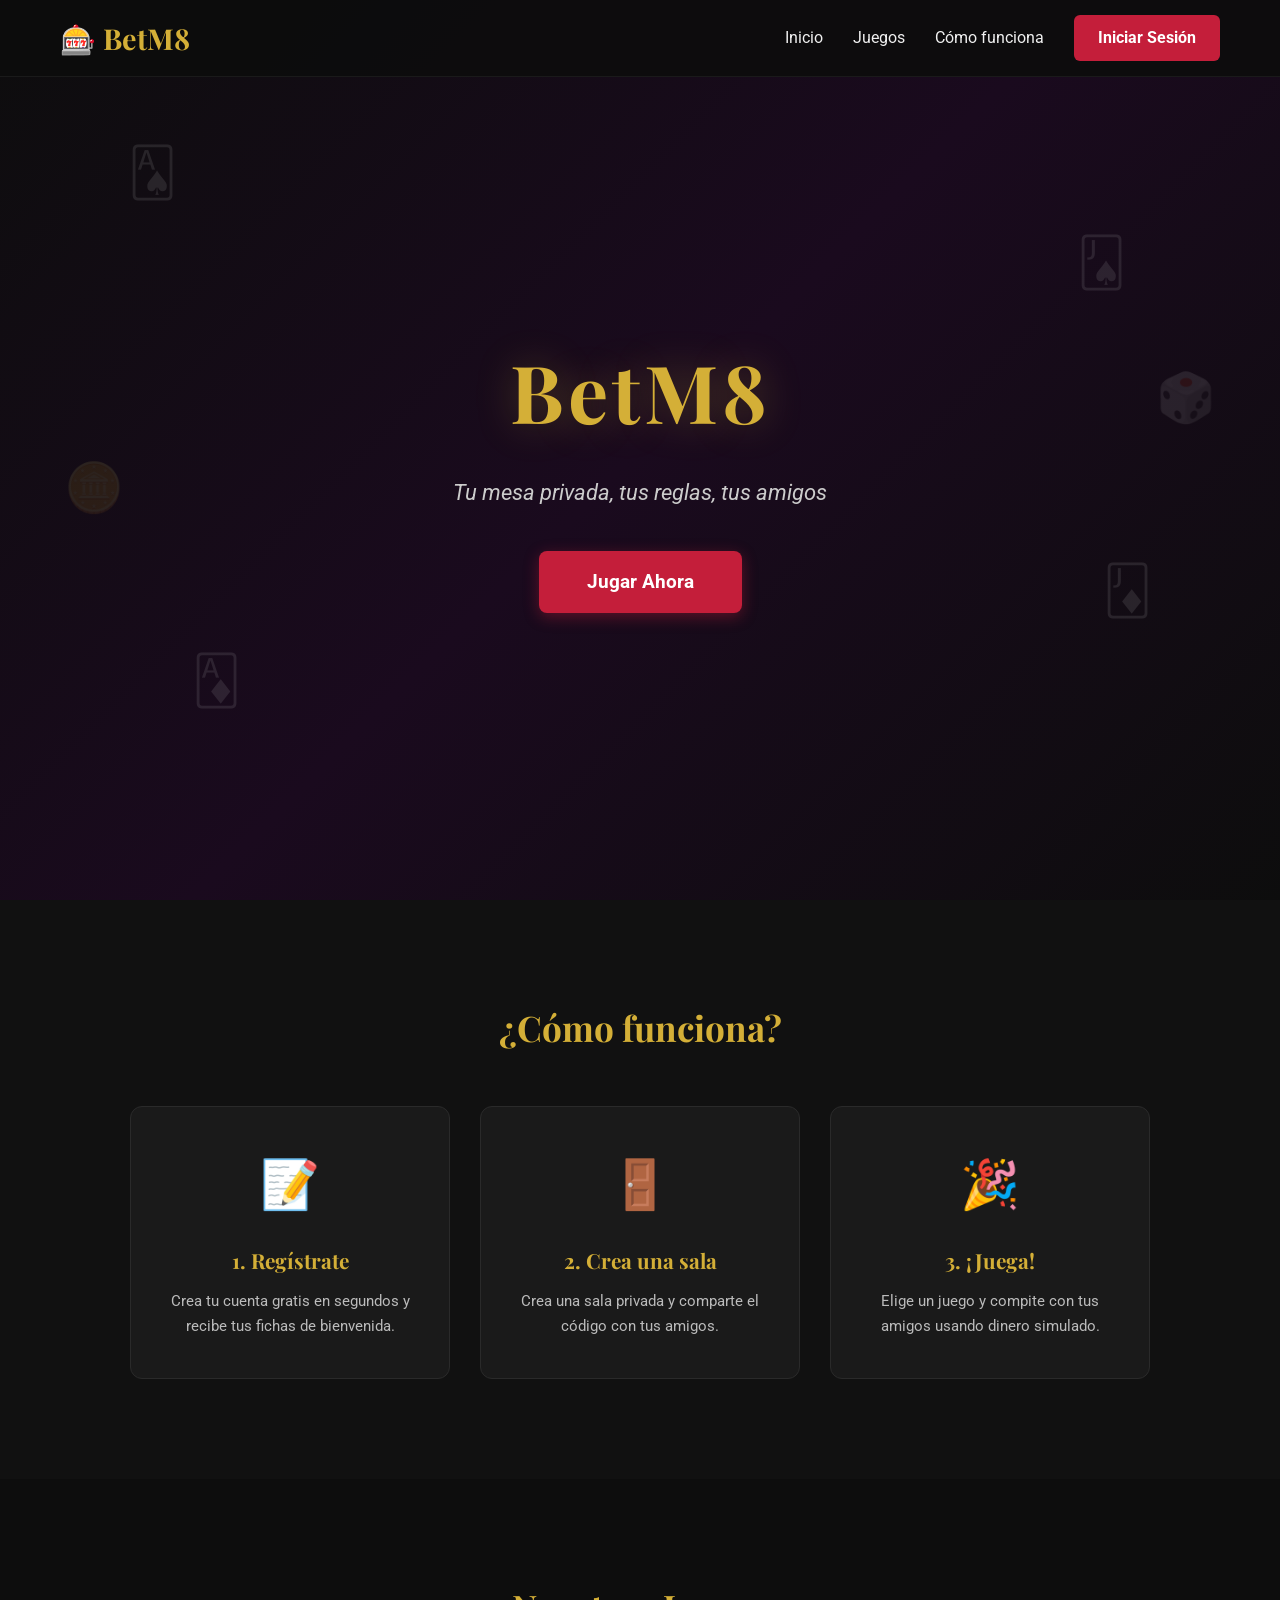
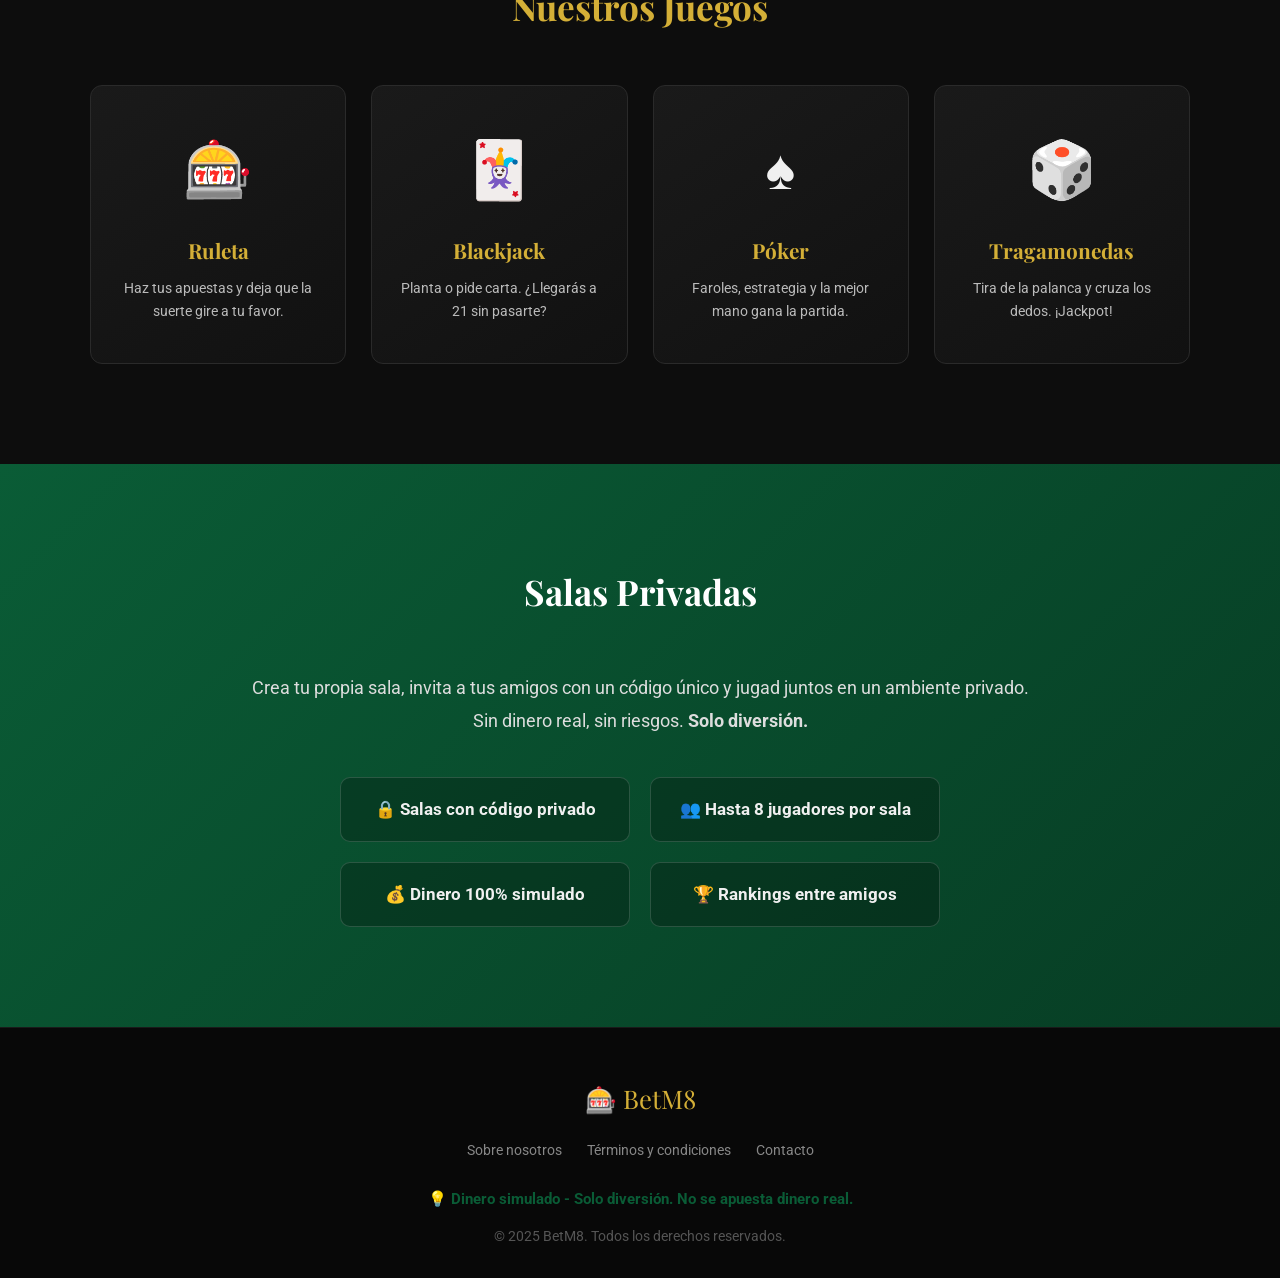
==== frontend/index.html @ a647ea36 "feat: landing page completa con navbar, hero, juegos y footer Co-Authored-By: Claude Opus 4.6 <norep" ====
<!DOCTYPE html>
<html lang="es">
<head>
    <meta charset="UTF-8">
    <meta name="viewport" content="width=device-width, initial-scale=1.0">
    <title>BetM8 - Casino Online con Amigos</title>
    <!-- Fuentes de Google: Playfair Display para titulos, Roboto para texto -->
    <link href="https://fonts.googleapis.com/css2?family=Playfair+Display:wght@700&family=Roboto:wght@400;700&display=swap" rel="stylesheet">
    <link rel="stylesheet" href="css/landing.css">
</head>
<body>

    <!-- ========== NAVBAR ========== -->
    <nav class="navbar" id="navbar">
        <div class="navbar-contenedor">
            <!-- Logo / nombre del casino -->
            <a href="#" class="navbar-logo">🎰 BetM8</a>

            <!-- Boton hamburguesa para movil -->
            <button class="navbar-hamburguesa" id="btn-hamburguesa" aria-label="Abrir menu">
                <span></span>
                <span></span>
                <span></span>
            </button>

            <!-- Enlaces de navegacion -->
            <div class="navbar-enlaces" id="navbar-enlaces">
                <a href="#inicio" class="navbar-link">Inicio</a>
                <a href="#juegos" class="navbar-link">Juegos</a>
                <a href="#como-funciona" class="navbar-link">Cómo funciona</a>
                <a href="pages/login.html" class="btn-iniciar-sesion">Iniciar Sesión</a>
            </div>
        </div>
    </nav>

    <!-- ========== HERO ========== -->
    <section class="hero" id="inicio">
        <!-- Elementos decorativos de fondo -->
        <div class="hero-decoracion">
            <span class="deco-carta deco-1">🂡</span>
            <span class="deco-carta deco-2">🂫</span>
            <span class="deco-carta deco-3">🃁</span>
            <span class="deco-carta deco-4">🃋</span>
            <span class="deco-ficha deco-5">🪙</span>
            <span class="deco-ficha deco-6">🎲</span>
        </div>

        <div class="hero-contenido">
            <h1 class="hero-titulo">BetM8</h1>
            <p class="hero-tagline">Tu mesa privada, tus reglas, tus amigos</p>
            <a href="pages/login.html" class="btn-cta">Jugar Ahora</a>
        </div>
    </section>

    <!-- ========== COMO FUNCIONA ========== -->
    <section class="como-funciona" id="como-funciona">
        <h2 class="seccion-titulo">¿Cómo funciona?</h2>

        <div class="pasos-contenedor">
            <!-- Paso 1 -->
            <div class="paso-tarjeta">
                <span class="paso-icono">📝</span>
                <h3 class="paso-titulo">1. Regístrate</h3>
                <p class="paso-descripcion">Crea tu cuenta gratis en segundos y recibe tus fichas de bienvenida.</p>
            </div>

            <!-- Paso 2 -->
            <div class="paso-tarjeta">
                <span class="paso-icono">🚪</span>
                <h3 class="paso-titulo">2. Crea una sala</h3>
                <p class="paso-descripcion">Crea una sala privada y comparte el código con tus amigos.</p>
            </div>

            <!-- Paso 3 -->
            <div class="paso-tarjeta">
                <span class="paso-icono">🎉</span>
                <h3 class="paso-titulo">3. ¡Juega!</h3>
                <p class="paso-descripcion">Elige un juego y compite con tus amigos usando dinero simulado.</p>
            </div>
        </div>
    </section>

    <!-- ========== NUESTROS JUEGOS ========== -->
    <section class="juegos" id="juegos">
        <h2 class="seccion-titulo">Nuestros Juegos</h2>

        <div class="juegos-contenedor">
            <!-- Card Ruleta -->
            <div class="juego-card">
                <span class="juego-icono">🎰</span>
                <h3 class="juego-nombre">Ruleta</h3>
                <p class="juego-descripcion">Haz tus apuestas y deja que la suerte gire a tu favor.</p>
            </div>

            <!-- Card Blackjack -->
            <div class="juego-card">
                <span class="juego-icono">🃏</span>
                <h3 class="juego-nombre">Blackjack</h3>
                <p class="juego-descripcion">Planta o pide carta. ¿Llegarás a 21 sin pasarte?</p>
            </div>

            <!-- Card Poker -->
            <div class="juego-card">
                <span class="juego-icono">♠️</span>
                <h3 class="juego-nombre">Póker</h3>
                <p class="juego-descripcion">Faroles, estrategia y la mejor mano gana la partida.</p>
            </div>

            <!-- Card Tragamonedas -->
            <div class="juego-card">
                <span class="juego-icono">🎲</span>
                <h3 class="juego-nombre">Tragamonedas</h3>
                <p class="juego-descripcion">Tira de la palanca y cruza los dedos. ¡Jackpot!</p>
            </div>
        </div>
    </section>

    <!-- ========== SALAS PRIVADAS ========== -->
    <section class="salas-privadas" id="salas-privadas">
        <div class="salas-contenido">
            <h2 class="seccion-titulo">Salas Privadas</h2>
            <p class="salas-texto">
                Crea tu propia sala, invita a tus amigos con un código único y jugad juntos
                en un ambiente privado. Sin dinero real, sin riesgos. <strong>Solo diversión.</strong>
            </p>
            <div class="salas-caracteristicas">
                <div class="salas-item">🔒 Salas con código privado</div>
                <div class="salas-item">👥 Hasta 8 jugadores por sala</div>
                <div class="salas-item">💰 Dinero 100% simulado</div>
                <div class="salas-item">🏆 Rankings entre amigos</div>
            </div>
        </div>
    </section>

    <!-- ========== FOOTER ========== -->
    <footer class="footer">
        <div class="footer-contenedor">
            <div class="footer-logo">🎰 BetM8</div>
            <div class="footer-enlaces">
                <a href="#">Sobre nosotros</a>
                <a href="#">Términos y condiciones</a>
                <a href="#">Contacto</a>
            </div>
            <p class="footer-disclaimer">💡 Dinero simulado - Solo diversión. No se apuesta dinero real.</p>
            <p class="footer-copyright">&copy; 2025 BetM8. Todos los derechos reservados.</p>
        </div>
    </footer>

    <script src="js/landing.js"></script>
</body>
</html>
---- frontend/css/landing.css ----
/* ========================================
   LANDING PAGE - BetM8 Casino Online
   Paleta: Negro, Verde #0a5c36, Dorado #d4af37, Rojo #c41e3a
   ======================================== */

/* ===== RESET Y ESTILOS GLOBALES ===== */
* {
    margin: 0;
    padding: 0;
    box-sizing: border-box;
}

html {
    scroll-behavior: smooth;
}

body {
    font-family: 'Roboto', Arial, sans-serif;
    background-color: #0d0d0d;
    color: #f0f0f0;
    line-height: 1.6;
}

/* Tipografia de titulos */
h1, h2, h3 {
    font-family: 'Playfair Display', Georgia, serif;
}

/* Titulo de cada seccion */
.seccion-titulo {
    text-align: center;
    font-size: 2.2rem;
    color: #d4af37;
    margin-bottom: 50px;
}

/* ===== NAVBAR ===== */
.navbar {
    position: fixed;
    top: 0;
    left: 0;
    width: 100%;
    background-color: rgba(13, 13, 13, 0.95);
    border-bottom: 1px solid #1a1a1a;
    z-index: 1000;
    padding: 15px 0;
    transition: background-color 0.3s;
}

.navbar-contenedor {
    max-width: 1200px;
    margin: 0 auto;
    padding: 0 20px;
    display: flex;
    justify-content: space-between;
    align-items: center;
}

.navbar-logo {
    font-family: 'Playfair Display', Georgia, serif;
    font-size: 1.8rem;
    color: #d4af37;
    text-decoration: none;
    font-weight: 700;
}

.navbar-enlaces {
    display: flex;
    align-items: center;
    gap: 30px;
}

.navbar-link {
    color: #f0f0f0;
    text-decoration: none;
    font-size: 1rem;
    transition: color 0.3s;
}

.navbar-link:hover {
    color: #d4af37;
}

/* Boton "Iniciar Sesion" en el navbar */
.btn-iniciar-sesion {
    background-color: #c41e3a;
    color: #fff;
    padding: 10px 24px;
    border-radius: 6px;
    text-decoration: none;
    font-weight: 700;
    transition: background-color 0.3s, transform 0.2s;
}

.btn-iniciar-sesion:hover {
    background-color: #a01830;
    transform: translateY(-2px);
}

/* Boton hamburguesa (oculto en escritorio) */
.navbar-hamburguesa {
    display: none;
    flex-direction: column;
    gap: 5px;
    background: none;
    border: none;
    cursor: pointer;
    padding: 5px;
}

.navbar-hamburguesa span {
    display: block;
    width: 28px;
    height: 3px;
    background-color: #d4af37;
    border-radius: 2px;
    transition: transform 0.3s, opacity 0.3s;
}

/* ===== HERO ===== */
.hero {
    position: relative;
    min-height: 100vh;
    display: flex;
    align-items: center;
    justify-content: center;
    text-align: center;
    background: linear-gradient(135deg, #0d0d0d 0%, #1a0a1e 50%, #0d0d0d 100%);
    overflow: hidden;
    padding: 100px 20px 60px;
}

/* Elementos decorativos flotantes */
.hero-decoracion {
    position: absolute;
    top: 0;
    left: 0;
    width: 100%;
    height: 100%;
    pointer-events: none;
}

.hero-decoracion span {
    position: absolute;
    font-size: 3rem;
    opacity: 0.1;
    animation: flotar 6s ease-in-out infinite;
}

.deco-1 { top: 15%; left: 10%; animation-delay: 0s; }
.deco-2 { top: 25%; right: 12%; animation-delay: 1s; }
.deco-3 { bottom: 20%; left: 15%; animation-delay: 2s; }
.deco-4 { bottom: 30%; right: 10%; animation-delay: 3s; }
.deco-5 { top: 50%; left: 5%; animation-delay: 1.5s; }
.deco-6 { top: 40%; right: 5%; animation-delay: 2.5s; }

/* Animacion de flotacion para los elementos decorativos */
@keyframes flotar {
    0%, 100% { transform: translateY(0); }
    50% { transform: translateY(-20px); }
}

.hero-contenido {
    position: relative;
    z-index: 1;
}

.hero-titulo {
    font-size: 5rem;
    color: #d4af37;
    margin-bottom: 20px;
    text-shadow: 0 0 40px rgba(212, 175, 55, 0.3);
    letter-spacing: 4px;
}

.hero-tagline {
    font-size: 1.4rem;
    color: #ccc;
    margin-bottom: 40px;
    font-style: italic;
}

/* Boton principal CTA */
.btn-cta {
    display: inline-block;
    background-color: #c41e3a;
    color: #fff;
    padding: 16px 48px;
    font-size: 1.2rem;
    font-weight: 700;
    border-radius: 8px;
    text-decoration: none;
    transition: background-color 0.3s, transform 0.2s, box-shadow 0.3s;
    box-shadow: 0 4px 15px rgba(196, 30, 58, 0.4);
}

.btn-cta:hover {
    background-color: #a01830;
    transform: translateY(-3px);
    box-shadow: 0 6px 25px rgba(196, 30, 58, 0.6);
}

/* ===== COMO FUNCIONA ===== */
.como-funciona {
    padding: 100px 20px;
    background-color: #111;
}

.pasos-contenedor {
    max-width: 1100px;
    margin: 0 auto;
    display: flex;
    gap: 30px;
    justify-content: center;
}

.paso-tarjeta {
    flex: 1;
    max-width: 320px;
    background-color: #1a1a1a;
    border: 1px solid #2a2a2a;
    border-radius: 12px;
    padding: 40px 30px;
    text-align: center;
    transition: transform 0.3s, border-color 0.3s;
}

.paso-tarjeta:hover {
    transform: translateY(-8px);
    border-color: #d4af37;
}

.paso-icono {
    font-size: 3rem;
    display: block;
    margin-bottom: 20px;
}

.paso-titulo {
    color: #d4af37;
    font-size: 1.3rem;
    margin-bottom: 12px;
}

.paso-descripcion {
    color: #bbb;
    font-size: 0.95rem;
}

/* ===== NUESTROS JUEGOS ===== */
.juegos {
    padding: 100px 20px;
    background-color: #0d0d0d;
}

.juegos-contenedor {
    max-width: 1100px;
    margin: 0 auto;
    display: grid;
    grid-template-columns: repeat(4, 1fr);
    gap: 25px;
}

.juego-card {
    background: linear-gradient(145deg, #1a1a1a, #111);
    border: 1px solid #2a2a2a;
    border-radius: 12px;
    padding: 40px 20px;
    text-align: center;
    transition: transform 0.3s, border-color 0.3s, box-shadow 0.3s;
    cursor: pointer;
}

.juego-card:hover {
    transform: translateY(-8px);
    border-color: #0a5c36;
    box-shadow: 0 8px 30px rgba(10, 92, 54, 0.3);
}

.juego-icono {
    font-size: 3.5rem;
    display: block;
    margin-bottom: 18px;
}

.juego-nombre {
    color: #d4af37;
    font-size: 1.3rem;
    margin-bottom: 10px;
}

.juego-descripcion {
    color: #bbb;
    font-size: 0.9rem;
}

/* ===== SALAS PRIVADAS ===== */
.salas-privadas {
    padding: 100px 20px;
    background: linear-gradient(135deg, #0a5c36 0%, #073d24 100%);
    text-align: center;
}

.salas-contenido {
    max-width: 800px;
    margin: 0 auto;
}

.salas-privadas .seccion-titulo {
    color: #fff;
}

.salas-texto {
    font-size: 1.15rem;
    color: #ddd;
    margin-bottom: 40px;
    line-height: 1.8;
}

.salas-caracteristicas {
    display: grid;
    grid-template-columns: repeat(2, 1fr);
    gap: 20px;
    max-width: 600px;
    margin: 0 auto;
}

.salas-item {
    background-color: rgba(0, 0, 0, 0.25);
    padding: 18px 20px;
    border-radius: 10px;
    font-size: 1.05rem;
    font-weight: 700;
    border: 1px solid rgba(255, 255, 255, 0.15);
    transition: transform 0.3s, background-color 0.3s;
}

.salas-item:hover {
    transform: translateY(-4px);
    background-color: rgba(0, 0, 0, 0.4);
}

/* ===== FOOTER ===== */
.footer {
    background-color: #080808;
    padding: 50px 20px 30px;
    text-align: center;
    border-top: 1px solid #1a1a1a;
}

.footer-contenedor {
    max-width: 800px;
    margin: 0 auto;
}

.footer-logo {
    font-family: 'Playfair Display', Georgia, serif;
    font-size: 1.6rem;
    color: #d4af37;
    margin-bottom: 20px;
}

.footer-enlaces {
    display: flex;
    justify-content: center;
    gap: 25px;
    margin-bottom: 25px;
}

.footer-enlaces a {
    color: #888;
    text-decoration: none;
    font-size: 0.9rem;
    transition: color 0.3s;
}

.footer-enlaces a:hover {
    color: #d4af37;
}

.footer-disclaimer {
    color: #0a5c36;
    font-weight: 700;
    font-size: 0.95rem;
    margin-bottom: 15px;
}

.footer-copyright {
    color: #555;
    font-size: 0.85rem;
}

/* ===== RESPONSIVE - TABLET ===== */
@media (max-width: 900px) {
    .juegos-contenedor {
        grid-template-columns: repeat(2, 1fr);
    }

    .hero-titulo {
        font-size: 3.5rem;
    }
}

/* ===== RESPONSIVE - MOVIL ===== */
@media (max-width: 600px) {
    /* Navbar movil */
    .navbar-hamburguesa {
        display: flex;
    }

    .navbar-enlaces {
        display: none;
        position: absolute;
        top: 100%;
        left: 0;
        width: 100%;
        background-color: rgba(13, 13, 13, 0.98);
        flex-direction: column;
        padding: 20px;
        gap: 15px;
        border-bottom: 1px solid #2a2a2a;
    }

    /* Clase que muestra el menu en movil */
    .navbar-enlaces.activo {
        display: flex;
    }

    /* Hero mas pequeno en movil */
    .hero-titulo {
        font-size: 2.8rem;
    }

    .hero-tagline {
        font-size: 1.1rem;
    }

    .btn-cta {
        padding: 14px 36px;
        font-size: 1rem;
    }

    /* Pasos en columna en movil */
    .pasos-contenedor {
        flex-direction: column;
        align-items: center;
    }

    .paso-tarjeta {
        max-width: 100%;
    }

    /* Juegos en una columna en movil */
    .juegos-contenedor {
        grid-template-columns: 1fr;
    }

    /* Salas en una columna en movil */
    .salas-caracteristicas {
        grid-template-columns: 1fr;
    }

    /* Footer enlaces en columna */
    .footer-enlaces {
        flex-direction: column;
        gap: 12px;
    }

    .seccion-titulo {
        font-size: 1.8rem;
    }
}
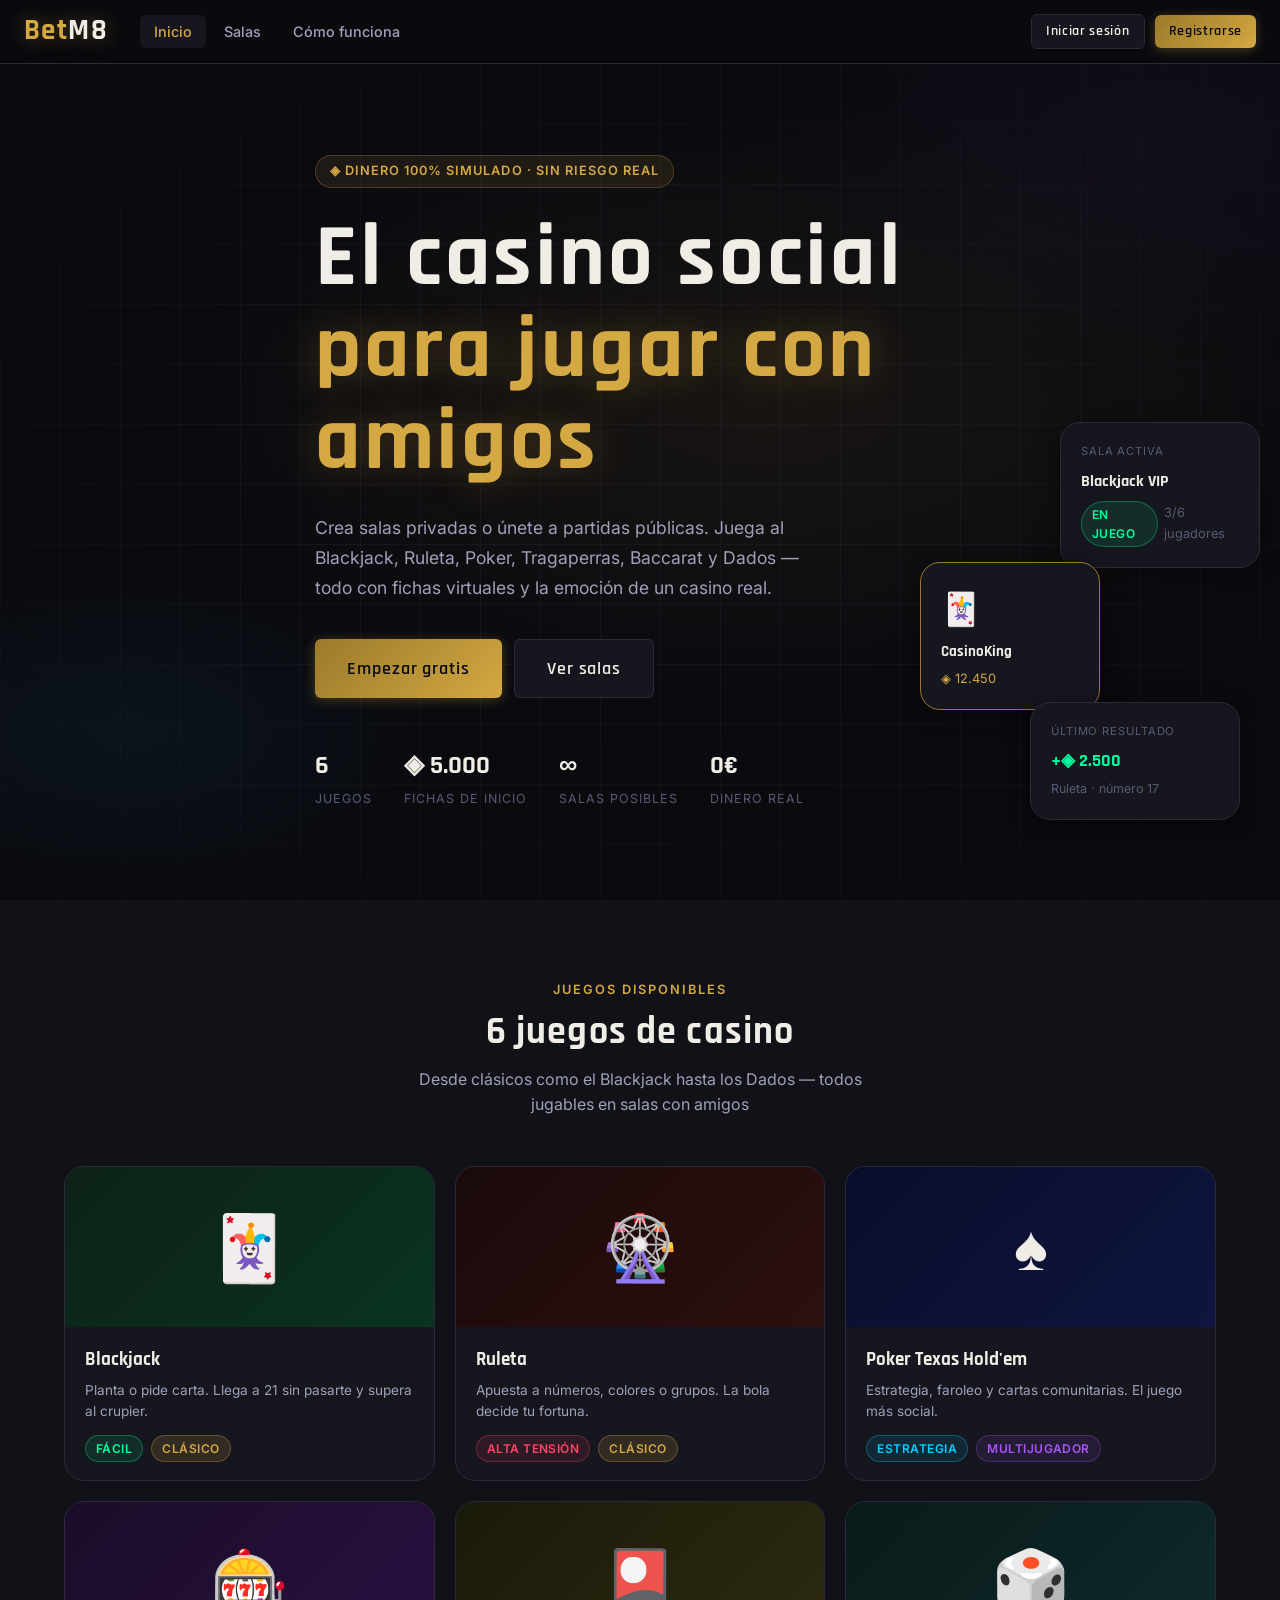
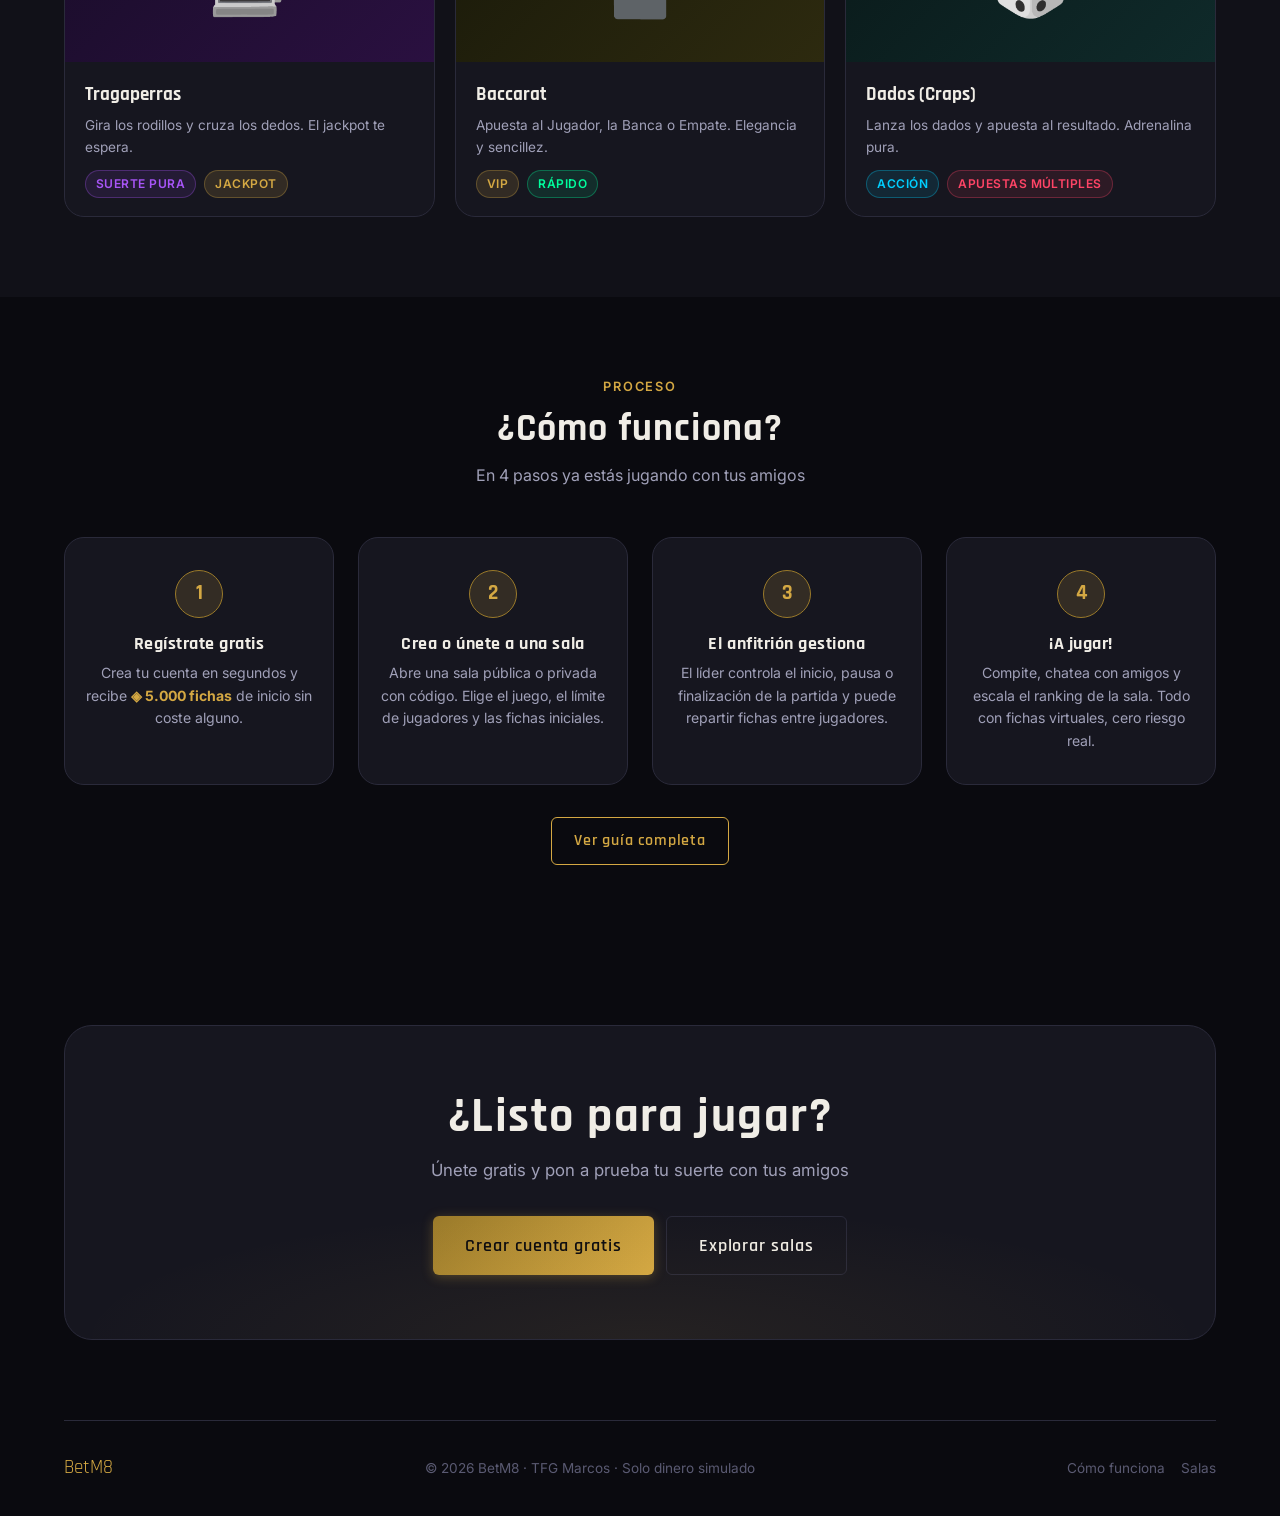
==== commit c647469f: "feat: landing page index.html con diseño BetM8 Co-Authored-By: Claude Opus 4.6 <noreply@anthropic.co" ====
--- a/frontend/index.html
+++ b/frontend/index.html
@@ -1,151 +1,444 @@
 <!DOCTYPE html>
 <html lang="es">
 <head>
-    <meta charset="UTF-8">
-    <meta name="viewport" content="width=device-width, initial-scale=1.0">
-    <title>BetM8 - Casino Online con Amigos</title>
-    <!-- Fuentes de Google: Playfair Display para titulos, Roboto para texto -->
-    <link href="https://fonts.googleapis.com/css2?family=Playfair+Display:wght@700&family=Roboto:wght@400;700&display=swap" rel="stylesheet">
-    <link rel="stylesheet" href="css/landing.css">
+  <meta charset="UTF-8">
+  <meta name="viewport" content="width=device-width, initial-scale=1.0">
+  <title>BetM8 — Casino Social Online</title>
+  <link rel="stylesheet" href="css/global.css">
+  <style>
+    /* ---- HERO ---- */
+    .hero {
+      min-height: calc(100vh - 64px);
+      display: flex;
+      align-items: center;
+      position: relative;
+      overflow: hidden;
+      padding: 80px 0;
+    }
+
+    .hero-bg {
+      position: absolute;
+      inset: 0;
+      background:
+        radial-gradient(ellipse 80% 60% at 60% 40%, rgba(212,168,67,0.07) 0%, transparent 60%),
+        radial-gradient(ellipse 50% 40% at 10% 80%, rgba(0,207,255,0.05) 0%, transparent 50%),
+        radial-gradient(ellipse 60% 50% at 90% 10%, rgba(168,85,247,0.05) 0%, transparent 50%);
+      pointer-events: none;
+    }
+
+    .hero-grid {
+      position: absolute;
+      inset: 0;
+      background-image:
+        linear-gradient(rgba(42,42,58,0.3) 1px, transparent 1px),
+        linear-gradient(90deg, rgba(42,42,58,0.3) 1px, transparent 1px);
+      background-size: 60px 60px;
+      pointer-events: none;
+      mask-image: radial-gradient(ellipse 80% 80% at 50% 50%, black 30%, transparent 100%);
+    }
+
+    .hero-content {
+      position: relative;
+      z-index: 1;
+      max-width: 650px;
+    }
+
+    .hero-eyebrow {
+      display: inline-flex;
+      align-items: center;
+      gap: 8px;
+      background: rgba(212,168,67,0.1);
+      border: 1px solid rgba(212,168,67,0.25);
+      border-radius: 999px;
+      padding: 5px 14px;
+      font-size: 0.8rem;
+      font-weight: 600;
+      color: var(--gold);
+      letter-spacing: 0.08em;
+      text-transform: uppercase;
+      margin-bottom: 24px;
+    }
+
+    .hero h1 {
+      font-family: var(--font-display);
+      font-size: clamp(3rem, 7vw, 5.5rem);
+      line-height: 1.05;
+      margin-bottom: 24px;
+    }
+
+    .hero h1 .line-gold {
+      color: var(--gold);
+      display: block;
+      text-shadow: 0 0 40px rgba(212,168,67,0.3);
+    }
+
+    .hero-desc {
+      font-size: 1.1rem;
+      color: var(--text-secondary);
+      line-height: 1.7;
+      margin-bottom: 36px;
+      max-width: 520px;
+    }
+
+    .hero-cta {
+      display: flex;
+      gap: 12px;
+      flex-wrap: wrap;
+      margin-bottom: 48px;
+    }
+
+    .hero-stats {
+      display: flex;
+      gap: 32px;
+      flex-wrap: wrap;
+    }
+
+    .hero-stat { display: flex; flex-direction: column; gap: 2px; }
+    .hero-stat-value {
+      font-family: var(--font-display);
+      font-size: 1.6rem;
+      font-weight: 700;
+      color: var(--text-primary);
+    }
+    .hero-stat-label { font-size: 0.78rem; color: var(--text-muted); text-transform: uppercase; letter-spacing: 0.08em; }
+
+    .hero-visual {
+      position: absolute;
+      right: 0;
+      top: 50%;
+      transform: translateY(-50%);
+      width: 480px;
+      pointer-events: none;
+    }
+
+    .floating-card {
+      background: var(--bg-card);
+      border: 1px solid var(--border);
+      border-radius: var(--radius-lg);
+      padding: 20px;
+      position: absolute;
+      animation: float 4s ease-in-out infinite;
+      box-shadow: var(--shadow-card);
+    }
+
+    .floating-card.c1 { top: -60px; right: 20px; width: 200px; animation-delay: 0s; }
+    .floating-card.c2 { top: 80px; right: 180px; width: 180px; animation-delay: 1.5s; border-color: var(--gold-dark); }
+    .floating-card.c3 { top: 220px; right: 40px; width: 210px; animation-delay: 0.8s; }
+
+    @keyframes float {
+      0%, 100% { transform: translateY(0); }
+      50%       { transform: translateY(-12px); }
+    }
+
+    .section { padding: 80px 0; }
+    .section-header { text-align: center; margin-bottom: 48px; }
+    .section-eyebrow {
+      font-size: 0.8rem;
+      font-weight: 600;
+      color: var(--gold);
+      letter-spacing: 0.15em;
+      text-transform: uppercase;
+      margin-bottom: 10px;
+    }
+    .section-title {
+      font-family: var(--font-display);
+      font-size: clamp(1.8rem, 3vw, 2.8rem);
+      margin-bottom: 12px;
+    }
+    .section-subtitle { color: var(--text-secondary); font-size: 1rem; max-width: 500px; margin: 0 auto; }
+
+    .games-grid {
+      display: grid;
+      grid-template-columns: repeat(auto-fill, minmax(280px, 1fr));
+      gap: 20px;
+    }
+
+    .game-card {
+      background: var(--bg-card);
+      border: 1px solid var(--border);
+      border-radius: var(--radius-lg);
+      overflow: hidden;
+      cursor: pointer;
+      text-decoration: none;
+      color: inherit;
+      transition: transform 0.25s, box-shadow 0.25s, border-color 0.25s;
+      display: block;
+    }
+
+    .game-card:hover {
+      transform: translateY(-4px);
+      box-shadow: 0 12px 40px rgba(0,0,0,0.5);
+      border-color: var(--gold-dark);
+    }
+
+    .game-thumb {
+      height: 160px;
+      display: flex;
+      align-items: center;
+      justify-content: center;
+      font-size: 4rem;
+      position: relative;
+      overflow: hidden;
+    }
+
+    .game-thumb-bj   { background: linear-gradient(135deg, #0d2218 0%, #0a3320 100%); }
+    .game-thumb-rl   { background: linear-gradient(135deg, #1a0a0a 0%, #2d0f0f 100%); }
+    .game-thumb-pk   { background: linear-gradient(135deg, #0a0d2a 0%, #0f1540 100%); }
+    .game-thumb-sl   { background: linear-gradient(135deg, #1a0d2a 0%, #2a1040 100%); }
+    .game-thumb-bc   { background: linear-gradient(135deg, #1a1a0a 0%, #2d2a0f 100%); }
+    .game-thumb-cr   { background: linear-gradient(135deg, #0a1a1a 0%, #0f2a2a 100%); }
+
+    .game-thumb-glow {
+      position: absolute;
+      inset: 0;
+      opacity: 0;
+      transition: opacity 0.3s;
+    }
+
+    .game-card:hover .game-thumb-glow { opacity: 1; }
+
+    .game-info { padding: 18px 20px; }
+    .game-title {
+      font-family: var(--font-display);
+      font-size: 1.2rem;
+      font-weight: 700;
+      margin-bottom: 4px;
+    }
+    .game-desc { font-size: 0.85rem; color: var(--text-secondary); margin-bottom: 12px; }
+    .game-meta { display: flex; gap: 8px; flex-wrap: wrap; }
+
+    .steps-row {
+      display: grid;
+      grid-template-columns: repeat(auto-fill, minmax(220px, 1fr));
+      gap: 24px;
+    }
+
+    .step-card {
+      text-align: center;
+      padding: 32px 20px;
+      background: var(--bg-card);
+      border: 1px solid var(--border);
+      border-radius: var(--radius-lg);
+    }
+
+    .step-num {
+      width: 48px;
+      height: 48px;
+      border-radius: 50%;
+      background: var(--gold-glow);
+      border: 1px solid var(--gold-dark);
+      display: flex;
+      align-items: center;
+      justify-content: center;
+      font-family: var(--font-display);
+      font-size: 1.3rem;
+      font-weight: 700;
+      color: var(--gold);
+      margin: 0 auto 16px;
+    }
+
+    .step-card h3 {
+      font-family: var(--font-display);
+      font-size: 1.1rem;
+      margin-bottom: 8px;
+    }
+
+    .step-card p { font-size: 0.88rem; color: var(--text-secondary); line-height: 1.6; }
+
+    .cta-section {
+      background: var(--bg-card);
+      border: 1px solid var(--border);
+      border-radius: var(--radius-xl);
+      padding: 64px 48px;
+      text-align: center;
+      position: relative;
+      overflow: hidden;
+      margin: 80px 0;
+    }
+
+    .cta-section::before {
+      content: '';
+      position: absolute;
+      inset: 0;
+      background: radial-gradient(ellipse 70% 60% at 50% 100%, rgba(212,168,67,0.08) 0%, transparent 70%);
+      pointer-events: none;
+    }
+
+    .cta-section h2 {
+      font-family: var(--font-display);
+      font-size: clamp(2rem, 4vw, 3rem);
+      margin-bottom: 12px;
+    }
+
+    .cta-section p { color: var(--text-secondary); margin-bottom: 32px; font-size: 1.05rem; }
+
+    footer {
+      border-top: 1px solid var(--border);
+      padding: 32px 0;
+      display: flex;
+      align-items: center;
+      justify-content: space-between;
+      flex-wrap: wrap;
+      gap: 16px;
+      color: var(--text-muted);
+      font-size: 0.85rem;
+    }
+
+    .footer-brand {
+      font-family: var(--font-display);
+      font-size: 1.2rem;
+      color: var(--gold);
+    }
+
+    @media (max-width: 1100px) {
+      .hero-visual { display: none; }
+      .hero-content { max-width: 100%; }
+    }
+    @media (max-width: 900px) {
+      .cta-section { padding: 40px 24px; }
+    }
+  </style>
 </head>
 <body>
-
-    <!-- ========== NAVBAR ========== -->
-    <nav class="navbar" id="navbar">
-        <div class="navbar-contenedor">
-            <!-- Logo / nombre del casino -->
-            <a href="#" class="navbar-logo">🎰 BetM8</a>
-
-            <!-- Boton hamburguesa para movil -->
-            <button class="navbar-hamburguesa" id="btn-hamburguesa" aria-label="Abrir menu">
-                <span></span>
-                <span></span>
-                <span></span>
-            </button>
-
-            <!-- Enlaces de navegacion -->
-            <div class="navbar-enlaces" id="navbar-enlaces">
-                <a href="#inicio" class="navbar-link">Inicio</a>
-                <a href="#juegos" class="navbar-link">Juegos</a>
-                <a href="#como-funciona" class="navbar-link">Cómo funciona</a>
-                <a href="pages/login.html" class="btn-iniciar-sesion">Iniciar Sesión</a>
-            </div>
+  <nav class="navbar" id="betm8-nav"></nav>
+
+  <section class="hero">
+    <div class="hero-bg"></div>
+    <div class="hero-grid"></div>
+    <div class="container">
+      <div class="hero-content">
+        <div class="hero-eyebrow">◈ Dinero 100% simulado · Sin riesgo real</div>
+        <h1>
+          El casino social
+          <span class="line-gold">para jugar con amigos</span>
+        </h1>
+        <p class="hero-desc">
+          Crea salas privadas o únete a partidas públicas. Juega al Blackjack, Ruleta, Poker, Tragaperras, Baccarat y Dados — todo con fichas virtuales y la emoción de un casino real.
+        </p>
+        <div class="hero-cta">
+          <a href="register.html" class="btn btn-primary btn-lg">Empezar gratis</a>
+          <a href="lobby.html" class="btn btn-ghost btn-lg">Ver salas</a>
         </div>
-    </nav>
-
-    <!-- ========== HERO ========== -->
-    <section class="hero" id="inicio">
-        <!-- Elementos decorativos de fondo -->
-        <div class="hero-decoracion">
-            <span class="deco-carta deco-1">🂡</span>
-            <span class="deco-carta deco-2">🂫</span>
-            <span class="deco-carta deco-3">🃁</span>
-            <span class="deco-carta deco-4">🃋</span>
-            <span class="deco-ficha deco-5">🪙</span>
-            <span class="deco-ficha deco-6">🎲</span>
+        <div class="hero-stats">
+          <div class="hero-stat">
+            <span class="hero-stat-value">6</span>
+            <span class="hero-stat-label">Juegos</span>
+          </div>
+          <div class="hero-stat">
+            <span class="hero-stat-value">◈ 5.000</span>
+            <span class="hero-stat-label">Fichas de inicio</span>
+          </div>
+          <div class="hero-stat">
+            <span class="hero-stat-value">∞</span>
+            <span class="hero-stat-label">Salas posibles</span>
+          </div>
+          <div class="hero-stat">
+            <span class="hero-stat-value">0€</span>
+            <span class="hero-stat-label">Dinero real</span>
+          </div>
         </div>
-
-        <div class="hero-contenido">
-            <h1 class="hero-titulo">BetM8</h1>
-            <p class="hero-tagline">Tu mesa privada, tus reglas, tus amigos</p>
-            <a href="pages/login.html" class="btn-cta">Jugar Ahora</a>
+      </div>
+    </div>
+
+    <div class="hero-visual">
+      <div class="floating-card c1">
+        <div style="font-size:0.7rem;color:var(--text-muted);margin-bottom:8px;text-transform:uppercase;letter-spacing:0.08em">Sala activa</div>
+        <div style="font-family:var(--font-display);font-size:1rem;font-weight:700;margin-bottom:6px">Blackjack VIP</div>
+        <div style="display:flex;gap:6px;align-items:center">
+          <span class="badge badge-green">En juego</span>
+          <span style="font-size:0.8rem;color:var(--text-muted)">3/6 jugadores</span>
         </div>
-    </section>
-
-    <!-- ========== COMO FUNCIONA ========== -->
-    <section class="como-funciona" id="como-funciona">
-        <h2 class="seccion-titulo">¿Cómo funciona?</h2>
-
-        <div class="pasos-contenedor">
-            <!-- Paso 1 -->
-            <div class="paso-tarjeta">
-                <span class="paso-icono">📝</span>
-                <h3 class="paso-titulo">1. Regístrate</h3>
-                <p class="paso-descripcion">Crea tu cuenta gratis en segundos y recibe tus fichas de bienvenida.</p>
-            </div>
-
-            <!-- Paso 2 -->
-            <div class="paso-tarjeta">
-                <span class="paso-icono">🚪</span>
-                <h3 class="paso-titulo">2. Crea una sala</h3>
-                <p class="paso-descripcion">Crea una sala privada y comparte el código con tus amigos.</p>
-            </div>
-
-            <!-- Paso 3 -->
-            <div class="paso-tarjeta">
-                <span class="paso-icono">🎉</span>
-                <h3 class="paso-titulo">3. ¡Juega!</h3>
-                <p class="paso-descripcion">Elige un juego y compite con tus amigos usando dinero simulado.</p>
-            </div>
-        </div>
-    </section>
-
-    <!-- ========== NUESTROS JUEGOS ========== -->
-    <section class="juegos" id="juegos">
-        <h2 class="seccion-titulo">Nuestros Juegos</h2>
-
-        <div class="juegos-contenedor">
-            <!-- Card Ruleta -->
-            <div class="juego-card">
-                <span class="juego-icono">🎰</span>
-                <h3 class="juego-nombre">Ruleta</h3>
-                <p class="juego-descripcion">Haz tus apuestas y deja que la suerte gire a tu favor.</p>
-            </div>
-
-            <!-- Card Blackjack -->
-            <div class="juego-card">
-                <span class="juego-icono">🃏</span>
-                <h3 class="juego-nombre">Blackjack</h3>
-                <p class="juego-descripcion">Planta o pide carta. ¿Llegarás a 21 sin pasarte?</p>
-            </div>
-
-            <!-- Card Poker -->
-            <div class="juego-card">
-                <span class="juego-icono">♠️</span>
-                <h3 class="juego-nombre">Póker</h3>
-                <p class="juego-descripcion">Faroles, estrategia y la mejor mano gana la partida.</p>
-            </div>
-
-            <!-- Card Tragamonedas -->
-            <div class="juego-card">
-                <span class="juego-icono">🎲</span>
-                <h3 class="juego-nombre">Tragamonedas</h3>
-                <p class="juego-descripcion">Tira de la palanca y cruza los dedos. ¡Jackpot!</p>
-            </div>
-        </div>
-    </section>
-
-    <!-- ========== SALAS PRIVADAS ========== -->
-    <section class="salas-privadas" id="salas-privadas">
-        <div class="salas-contenido">
-            <h2 class="seccion-titulo">Salas Privadas</h2>
-            <p class="salas-texto">
-                Crea tu propia sala, invita a tus amigos con un código único y jugad juntos
-                en un ambiente privado. Sin dinero real, sin riesgos. <strong>Solo diversión.</strong>
-            </p>
-            <div class="salas-caracteristicas">
-                <div class="salas-item">🔒 Salas con código privado</div>
-                <div class="salas-item">👥 Hasta 8 jugadores por sala</div>
-                <div class="salas-item">💰 Dinero 100% simulado</div>
-                <div class="salas-item">🏆 Rankings entre amigos</div>
-            </div>
-        </div>
-    </section>
-
-    <!-- ========== FOOTER ========== -->
-    <footer class="footer">
-        <div class="footer-contenedor">
-            <div class="footer-logo">🎰 BetM8</div>
-            <div class="footer-enlaces">
-                <a href="#">Sobre nosotros</a>
-                <a href="#">Términos y condiciones</a>
-                <a href="#">Contacto</a>
-            </div>
-            <p class="footer-disclaimer">💡 Dinero simulado - Solo diversión. No se apuesta dinero real.</p>
-            <p class="footer-copyright">&copy; 2025 BetM8. Todos los derechos reservados.</p>
-        </div>
+      </div>
+      <div class="floating-card c2">
+        <div style="font-size:2rem;margin-bottom:6px">🃏</div>
+        <div style="font-family:var(--font-display);font-size:0.95rem;font-weight:700">CasinoKing</div>
+        <div style="font-size:0.8rem;color:var(--gold);margin-top:4px">◈ 12.450</div>
+      </div>
+      <div class="floating-card c3">
+        <div style="font-size:0.7rem;color:var(--text-muted);margin-bottom:6px;text-transform:uppercase;letter-spacing:0.08em">Último resultado</div>
+        <div style="font-family:var(--font-display);font-size:1.1rem;color:var(--neon-green);font-weight:700">+◈ 2.500</div>
+        <div style="font-size:0.78rem;color:var(--text-muted);margin-top:4px">Ruleta · número 17</div>
+      </div>
+    </div>
+  </section>
+
+  <section class="section" style="background: var(--bg-surface);">
+    <div class="container">
+      <div class="section-header">
+        <div class="section-eyebrow">Juegos disponibles</div>
+        <h2 class="section-title">6 juegos de casino</h2>
+        <p class="section-subtitle">Desde clásicos como el Blackjack hasta los Dados — todos jugables en salas con amigos</p>
+      </div>
+      <div class="games-grid">
+        <a href="blackjack.html" class="game-card">
+          <div class="game-thumb game-thumb-bj"><span>🃏</span><div class="game-thumb-glow" style="background:radial-gradient(circle,rgba(0,255,157,0.1),transparent)"></div></div>
+          <div class="game-info"><div class="game-title">Blackjack</div><div class="game-desc">Planta o pide carta. Llega a 21 sin pasarte y supera al crupier.</div><div class="game-meta"><span class="badge badge-green">Fácil</span><span class="badge badge-gold">Clásico</span></div></div>
+        </a>
+        <a href="ruleta.html" class="game-card">
+          <div class="game-thumb game-thumb-rl"><span>🎡</span><div class="game-thumb-glow" style="background:radial-gradient(circle,rgba(255,68,102,0.1),transparent)"></div></div>
+          <div class="game-info"><div class="game-title">Ruleta</div><div class="game-desc">Apuesta a números, colores o grupos. La bola decide tu fortuna.</div><div class="game-meta"><span class="badge badge-red">Alta tensión</span><span class="badge badge-gold">Clásico</span></div></div>
+        </a>
+        <a href="poker.html" class="game-card">
+          <div class="game-thumb game-thumb-pk"><span>♠️</span><div class="game-thumb-glow" style="background:radial-gradient(circle,rgba(0,207,255,0.1),transparent)"></div></div>
+          <div class="game-info"><div class="game-title">Poker Texas Hold'em</div><div class="game-desc">Estrategia, faroleo y cartas comunitarias. El juego más social.</div><div class="game-meta"><span class="badge badge-blue">Estrategia</span><span class="badge badge-purple">Multijugador</span></div></div>
+        </a>
+        <a href="slots.html" class="game-card">
+          <div class="game-thumb game-thumb-sl"><span>🎰</span><div class="game-thumb-glow" style="background:radial-gradient(circle,rgba(168,85,247,0.1),transparent)"></div></div>
+          <div class="game-info"><div class="game-title">Tragaperras</div><div class="game-desc">Gira los rodillos y cruza los dedos. El jackpot te espera.</div><div class="game-meta"><span class="badge badge-purple">Suerte pura</span><span class="badge badge-gold">Jackpot</span></div></div>
+        </a>
+        <a href="baccarat.html" class="game-card">
+          <div class="game-thumb game-thumb-bc"><span>🎴</span><div class="game-thumb-glow" style="background:radial-gradient(circle,rgba(212,168,67,0.1),transparent)"></div></div>
+          <div class="game-info"><div class="game-title">Baccarat</div><div class="game-desc">Apuesta al Jugador, la Banca o Empate. Elegancia y sencillez.</div><div class="game-meta"><span class="badge badge-gold">VIP</span><span class="badge badge-green">Rápido</span></div></div>
+        </a>
+        <a href="dados.html" class="game-card">
+          <div class="game-thumb game-thumb-cr"><span>🎲</span><div class="game-thumb-glow" style="background:radial-gradient(circle,rgba(0,207,255,0.12),transparent)"></div></div>
+          <div class="game-info"><div class="game-title">Dados (Craps)</div><div class="game-desc">Lanza los dados y apuesta al resultado. Adrenalina pura.</div><div class="game-meta"><span class="badge badge-blue">Acción</span><span class="badge badge-red">Apuestas múltiples</span></div></div>
+        </a>
+      </div>
+    </div>
+  </section>
+
+  <section class="section">
+    <div class="container">
+      <div class="section-header">
+        <div class="section-eyebrow">Proceso</div>
+        <h2 class="section-title">¿Cómo funciona?</h2>
+        <p class="section-subtitle">En 4 pasos ya estás jugando con tus amigos</p>
+      </div>
+      <div class="steps-row">
+        <div class="step-card"><div class="step-num">1</div><h3>Regístrate gratis</h3><p>Crea tu cuenta en segundos y recibe <strong style="color:var(--gold)">◈ 5.000 fichas</strong> de inicio sin coste alguno.</p></div>
+        <div class="step-card"><div class="step-num">2</div><h3>Crea o únete a una sala</h3><p>Abre una sala pública o privada con código. Elige el juego, el límite de jugadores y las fichas iniciales.</p></div>
+        <div class="step-card"><div class="step-num">3</div><h3>El anfitrión gestiona</h3><p>El líder controla el inicio, pausa o finalización de la partida y puede repartir fichas entre jugadores.</p></div>
+        <div class="step-card"><div class="step-num">4</div><h3>¡A jugar!</h3><p>Compite, chatea con amigos y escala el ranking de la sala. Todo con fichas virtuales, cero riesgo real.</p></div>
+      </div>
+      <div style="text-align:center;margin-top:32px">
+        <a href="como-funciona.html" class="btn btn-outline">Ver guía completa</a>
+      </div>
+    </div>
+  </section>
+
+  <div class="container">
+    <div class="cta-section">
+      <h2>¿Listo para jugar?</h2>
+      <p>Únete gratis y pon a prueba tu suerte con tus amigos</p>
+      <div style="display:flex;gap:12px;justify-content:center;flex-wrap:wrap">
+        <a href="register.html" class="btn btn-primary btn-lg">Crear cuenta gratis</a>
+        <a href="lobby.html" class="btn btn-ghost btn-lg">Explorar salas</a>
+      </div>
+    </div>
+  </div>
+
+  <div class="container">
+    <footer>
+      <div class="footer-brand">BetM8</div>
+      <div>© 2026 BetM8 · TFG Marcos · Solo dinero simulado</div>
+      <div style="display:flex;gap:16px">
+        <a href="como-funciona.html" style="color:var(--text-muted);text-decoration:none">Cómo funciona</a>
+        <a href="lobby.html" style="color:var(--text-muted);text-decoration:none">Salas</a>
+      </div>
     </footer>
-
-    <script src="js/landing.js"></script>
+  </div>
+
+  <script src="js/app.js"></script>
 </body>
-</html>
+</html>
--- a/frontend/css/global.css
+++ b/frontend/css/global.css
@@ -0,0 +1,478 @@
+/* ============================================
+   BetM8 — Global Design System
+   Dark / Gold / Neon aesthetic
+   ============================================ */
+
+@import url('https://fonts.googleapis.com/css2?family=Rajdhani:wght@400;500;600;700&family=Inter:wght@300;400;500;600&display=swap');
+
+:root {
+  /* Colors */
+  --bg-base:        #0a0a0f;
+  --bg-surface:     #111118;
+  --bg-card:        #16161f;
+  --bg-card-hover:  #1e1e2a;
+  --bg-input:       #1a1a24;
+  --border:         #2a2a3a;
+  --border-light:   #3a3a50;
+
+  --gold:           #d4a843;
+  --gold-light:     #f0c060;
+  --gold-dark:      #9a7a2a;
+  --gold-glow:      rgba(212, 168, 67, 0.15);
+
+  --neon-green:     #00ff9d;
+  --neon-blue:      #00cfff;
+  --neon-purple:    #a855f7;
+  --neon-red:       #ff4466;
+
+  --text-primary:   #f0ede6;
+  --text-secondary: #a0a0b8;
+  --text-muted:     #5a5a72;
+  --text-gold:      #d4a843;
+
+  --success:        #00c97a;
+  --danger:         #ff3355;
+  --warning:        #f5a623;
+
+  /* Typography */
+  --font-display:   'Rajdhani', sans-serif;
+  --font-body:      'Inter', sans-serif;
+
+  /* Spacing */
+  --radius-sm:      6px;
+  --radius-md:      12px;
+  --radius-lg:      20px;
+  --radius-xl:      28px;
+
+  /* Shadows */
+  --shadow-gold:    0 0 20px rgba(212, 168, 67, 0.3);
+  --shadow-card:    0 4px 24px rgba(0, 0, 0, 0.4);
+  --shadow-input:   0 2px 8px rgba(0, 0, 0, 0.3);
+}
+
+*, *::before, *::after { box-sizing: border-box; margin: 0; padding: 0; }
+
+html { scroll-behavior: smooth; }
+
+body {
+  font-family: var(--font-body);
+  background: var(--bg-base);
+  color: var(--text-primary);
+  min-height: 100vh;
+  overflow-x: hidden;
+  line-height: 1.6;
+}
+
+/* ---- TYPOGRAPHY ---- */
+h1, h2, h3, h4, h5, h6 {
+  font-family: var(--font-display);
+  font-weight: 700;
+  letter-spacing: 0.03em;
+  line-height: 1.15;
+}
+
+.display { font-size: clamp(2.5rem, 6vw, 5rem); }
+.h1 { font-size: clamp(2rem, 4vw, 3.5rem); }
+.h2 { font-size: clamp(1.5rem, 3vw, 2.5rem); }
+.h3 { font-size: clamp(1.2rem, 2vw, 1.8rem); }
+
+.gold { color: var(--gold); }
+.neon-green { color: var(--neon-green); }
+.neon-blue { color: var(--neon-blue); }
+.muted { color: var(--text-secondary); }
+
+/* ---- LAYOUT ---- */
+.container {
+  max-width: 1200px;
+  margin: 0 auto;
+  padding: 0 24px;
+}
+
+.container-wide {
+  max-width: 1400px;
+  margin: 0 auto;
+  padding: 0 24px;
+}
+
+/* ---- NAVBAR ---- */
+.navbar {
+  position: sticky;
+  top: 0;
+  z-index: 100;
+  background: rgba(10, 10, 15, 0.92);
+  backdrop-filter: blur(16px);
+  border-bottom: 1px solid var(--border);
+  padding: 0 24px;
+  height: 64px;
+  display: flex;
+  align-items: center;
+  gap: 32px;
+}
+
+.navbar-brand {
+  font-family: var(--font-display);
+  font-size: 1.8rem;
+  font-weight: 700;
+  color: var(--gold);
+  text-decoration: none;
+  letter-spacing: 0.05em;
+  text-shadow: 0 0 20px rgba(212,168,67,0.4);
+  flex-shrink: 0;
+}
+
+.navbar-brand span { color: var(--text-primary); }
+
+.navbar-nav {
+  display: flex;
+  gap: 4px;
+  align-items: center;
+  list-style: none;
+  flex: 1;
+}
+
+.navbar-nav a {
+  color: var(--text-secondary);
+  text-decoration: none;
+  font-size: 0.9rem;
+  font-weight: 500;
+  padding: 8px 14px;
+  border-radius: var(--radius-sm);
+  transition: color 0.2s, background 0.2s;
+}
+
+.navbar-nav a:hover,
+.navbar-nav a.active {
+  color: var(--text-primary);
+  background: var(--bg-card);
+}
+
+.navbar-nav a.active { color: var(--gold); }
+
+.navbar-actions {
+  display: flex;
+  gap: 10px;
+  align-items: center;
+  margin-left: auto;
+}
+
+.navbar-coins {
+  display: flex;
+  align-items: center;
+  gap: 6px;
+  background: var(--bg-card);
+  border: 1px solid var(--border);
+  border-radius: var(--radius-sm);
+  padding: 6px 12px;
+  font-size: 0.85rem;
+  font-weight: 600;
+  color: var(--gold);
+}
+
+.navbar-coins::before { content: '◈'; font-size: 1rem; }
+
+.navbar-avatar {
+  width: 36px;
+  height: 36px;
+  border-radius: 50%;
+  background: linear-gradient(135deg, var(--gold-dark), var(--gold));
+  display: flex;
+  align-items: center;
+  justify-content: center;
+  font-size: 0.8rem;
+  font-weight: 700;
+  color: var(--bg-base);
+  cursor: pointer;
+  border: 2px solid var(--gold);
+  transition: box-shadow 0.2s;
+}
+
+.navbar-avatar:hover { box-shadow: var(--shadow-gold); }
+
+/* Mobile hamburger */
+.navbar-toggle {
+  display: none;
+  background: none;
+  border: 1px solid var(--border);
+  color: var(--text-primary);
+  width: 36px;
+  height: 36px;
+  border-radius: var(--radius-sm);
+  cursor: pointer;
+  font-size: 1.2rem;
+  align-items: center;
+  justify-content: center;
+}
+
+/* ---- BUTTONS ---- */
+.btn {
+  display: inline-flex;
+  align-items: center;
+  justify-content: center;
+  gap: 8px;
+  font-family: var(--font-display);
+  font-weight: 600;
+  font-size: 1rem;
+  letter-spacing: 0.05em;
+  border: none;
+  border-radius: var(--radius-sm);
+  cursor: pointer;
+  transition: all 0.2s;
+  text-decoration: none;
+  white-space: nowrap;
+  padding: 10px 22px;
+}
+
+.btn-primary {
+  background: linear-gradient(135deg, var(--gold-dark), var(--gold));
+  color: var(--bg-base);
+  box-shadow: 0 2px 12px rgba(212,168,67,0.3);
+}
+.btn-primary:hover {
+  background: linear-gradient(135deg, var(--gold), var(--gold-light));
+  box-shadow: var(--shadow-gold);
+  transform: translateY(-1px);
+}
+
+.btn-outline {
+  background: transparent;
+  color: var(--gold);
+  border: 1px solid var(--gold);
+}
+.btn-outline:hover {
+  background: var(--gold-glow);
+  box-shadow: var(--shadow-gold);
+}
+
+.btn-ghost {
+  background: var(--bg-card);
+  color: var(--text-primary);
+  border: 1px solid var(--border);
+}
+.btn-ghost:hover { background: var(--bg-card-hover); border-color: var(--border-light); }
+
+.btn-danger {
+  background: rgba(255,51,85,0.15);
+  color: var(--neon-red);
+  border: 1px solid rgba(255,51,85,0.3);
+}
+.btn-danger:hover { background: rgba(255,51,85,0.25); }
+
+.btn-success {
+  background: rgba(0,201,122,0.15);
+  color: var(--neon-green);
+  border: 1px solid rgba(0,201,122,0.3);
+}
+.btn-success:hover { background: rgba(0,201,122,0.25); }
+
+.btn-sm { padding: 6px 14px; font-size: 0.85rem; }
+.btn-lg { padding: 14px 32px; font-size: 1.15rem; }
+.btn-full { width: 100%; }
+.btn:disabled { opacity: 0.4; cursor: not-allowed; transform: none !important; }
+
+/* ---- CARDS ---- */
+.card {
+  background: var(--bg-card);
+  border: 1px solid var(--border);
+  border-radius: var(--radius-md);
+  padding: 24px;
+  transition: border-color 0.2s, box-shadow 0.2s;
+}
+
+.card:hover { border-color: var(--border-light); }
+.card-gold { border-color: var(--gold-dark); }
+.card-gold:hover { border-color: var(--gold); box-shadow: var(--shadow-gold); }
+
+/* ---- FORMS ---- */
+.form-group { display: flex; flex-direction: column; gap: 6px; }
+
+.form-label {
+  font-size: 0.85rem;
+  font-weight: 500;
+  color: var(--text-secondary);
+  letter-spacing: 0.05em;
+  text-transform: uppercase;
+}
+
+.form-control {
+  background: var(--bg-input);
+  border: 1px solid var(--border);
+  border-radius: var(--radius-sm);
+  color: var(--text-primary);
+  font-family: var(--font-body);
+  font-size: 0.95rem;
+  padding: 10px 14px;
+  transition: border-color 0.2s, box-shadow 0.2s;
+  width: 100%;
+}
+
+.form-control:focus {
+  outline: none;
+  border-color: var(--gold-dark);
+  box-shadow: 0 0 0 3px rgba(212,168,67,0.1);
+}
+
+.form-control::placeholder { color: var(--text-muted); }
+
+select.form-control { cursor: pointer; }
+
+/* ---- BADGE ---- */
+.badge {
+  display: inline-flex;
+  align-items: center;
+  gap: 4px;
+  font-size: 0.75rem;
+  font-weight: 600;
+  padding: 3px 10px;
+  border-radius: 999px;
+  letter-spacing: 0.04em;
+  text-transform: uppercase;
+}
+.badge-gold { background: rgba(212,168,67,0.15); color: var(--gold); border: 1px solid rgba(212,168,67,0.3); }
+.badge-green { background: rgba(0,255,157,0.1); color: var(--neon-green); border: 1px solid rgba(0,255,157,0.3); }
+.badge-blue { background: rgba(0,207,255,0.1); color: var(--neon-blue); border: 1px solid rgba(0,207,255,0.3); }
+.badge-red { background: rgba(255,68,102,0.1); color: var(--neon-red); border: 1px solid rgba(255,68,102,0.3); }
+.badge-purple { background: rgba(168,85,247,0.1); color: var(--neon-purple); border: 1px solid rgba(168,85,247,0.3); }
+
+/* ---- DIVIDER ---- */
+.divider {
+  height: 1px;
+  background: var(--border);
+  margin: 24px 0;
+}
+
+.divider-text {
+  display: flex;
+  align-items: center;
+  gap: 12px;
+  color: var(--text-muted);
+  font-size: 0.85rem;
+  margin: 20px 0;
+}
+.divider-text::before,
+.divider-text::after {
+  content: '';
+  flex: 1;
+  height: 1px;
+  background: var(--border);
+}
+
+/* ---- TOAST NOTIFICATIONS ---- */
+.toast-container {
+  position: fixed;
+  top: 80px;
+  right: 24px;
+  z-index: 9999;
+  display: flex;
+  flex-direction: column;
+  gap: 8px;
+}
+
+.toast {
+  background: var(--bg-card);
+  border: 1px solid var(--border);
+  border-radius: var(--radius-md);
+  padding: 14px 18px;
+  display: flex;
+  align-items: center;
+  gap: 10px;
+  min-width: 280px;
+  max-width: 400px;
+  box-shadow: var(--shadow-card);
+  animation: slideIn 0.3s ease;
+  font-size: 0.9rem;
+}
+
+.toast.success { border-left: 3px solid var(--neon-green); }
+.toast.error { border-left: 3px solid var(--neon-red); }
+.toast.warning { border-left: 3px solid var(--warning); }
+.toast.info { border-left: 3px solid var(--neon-blue); }
+
+@keyframes slideIn {
+  from { transform: translateX(120%); opacity: 0; }
+  to   { transform: translateX(0);    opacity: 1; }
+}
+
+/* ---- SCROLLBAR ---- */
+::-webkit-scrollbar { width: 6px; height: 6px; }
+::-webkit-scrollbar-track { background: var(--bg-base); }
+::-webkit-scrollbar-thumb { background: var(--border-light); border-radius: 3px; }
+::-webkit-scrollbar-thumb:hover { background: var(--gold-dark); }
+
+/* ---- PAGE HEADER ---- */
+.page-header {
+  padding: 48px 0 32px;
+  border-bottom: 1px solid var(--border);
+  margin-bottom: 40px;
+}
+
+.page-header h1 {
+  font-family: var(--font-display);
+  font-size: 2.2rem;
+  color: var(--text-primary);
+  margin-bottom: 6px;
+}
+
+.page-header p { color: var(--text-secondary); font-size: 1rem; }
+
+/* ---- TABLES ---- */
+.table-wrapper { overflow-x: auto; }
+
+table {
+  width: 100%;
+  border-collapse: collapse;
+  font-size: 0.9rem;
+}
+
+thead tr {
+  border-bottom: 1px solid var(--border);
+}
+
+thead th {
+  font-family: var(--font-display);
+  font-weight: 600;
+  text-align: left;
+  padding: 10px 16px;
+  color: var(--text-muted);
+  font-size: 0.8rem;
+  letter-spacing: 0.08em;
+  text-transform: uppercase;
+}
+
+tbody tr {
+  border-bottom: 1px solid rgba(42,42,58,0.5);
+  transition: background 0.15s;
+}
+
+tbody tr:hover { background: var(--bg-card-hover); }
+
+tbody td { padding: 12px 16px; color: var(--text-primary); }
+
+/* ---- CHIP / COIN ---- */
+.chip {
+  display: inline-flex;
+  align-items: center;
+  gap: 5px;
+  font-weight: 600;
+  color: var(--gold);
+}
+.chip::before { content: '◈'; }
+
+/* ---- RESPONSIVE ---- */
+@media (max-width: 768px) {
+  .navbar { gap: 16px; }
+  .navbar-nav { display: none; }
+  .navbar-nav.open {
+    display: flex;
+    flex-direction: column;
+    position: absolute;
+    top: 64px;
+    left: 0;
+    right: 0;
+    background: var(--bg-surface);
+    border-bottom: 1px solid var(--border);
+    padding: 12px;
+    gap: 4px;
+  }
+  .navbar-toggle { display: flex; }
+  .container, .container-wide { padding: 0 16px; }
+}
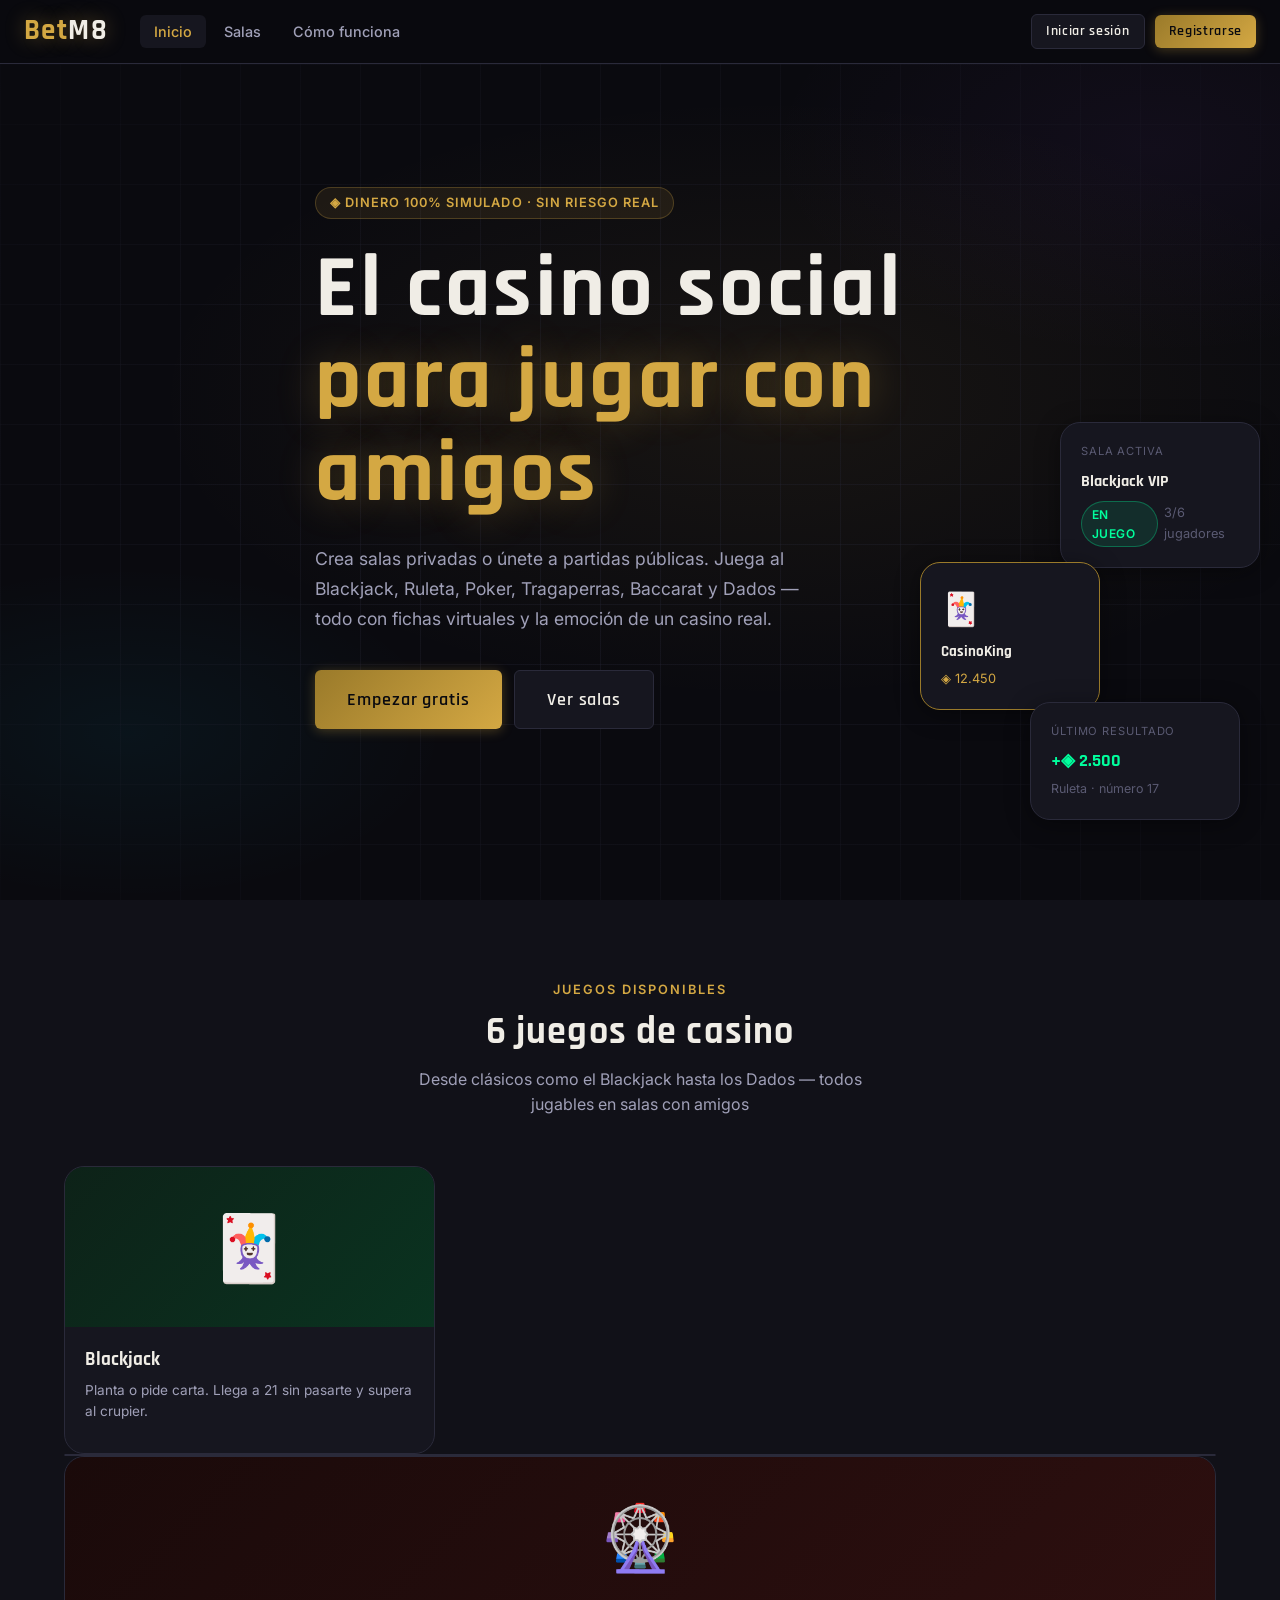
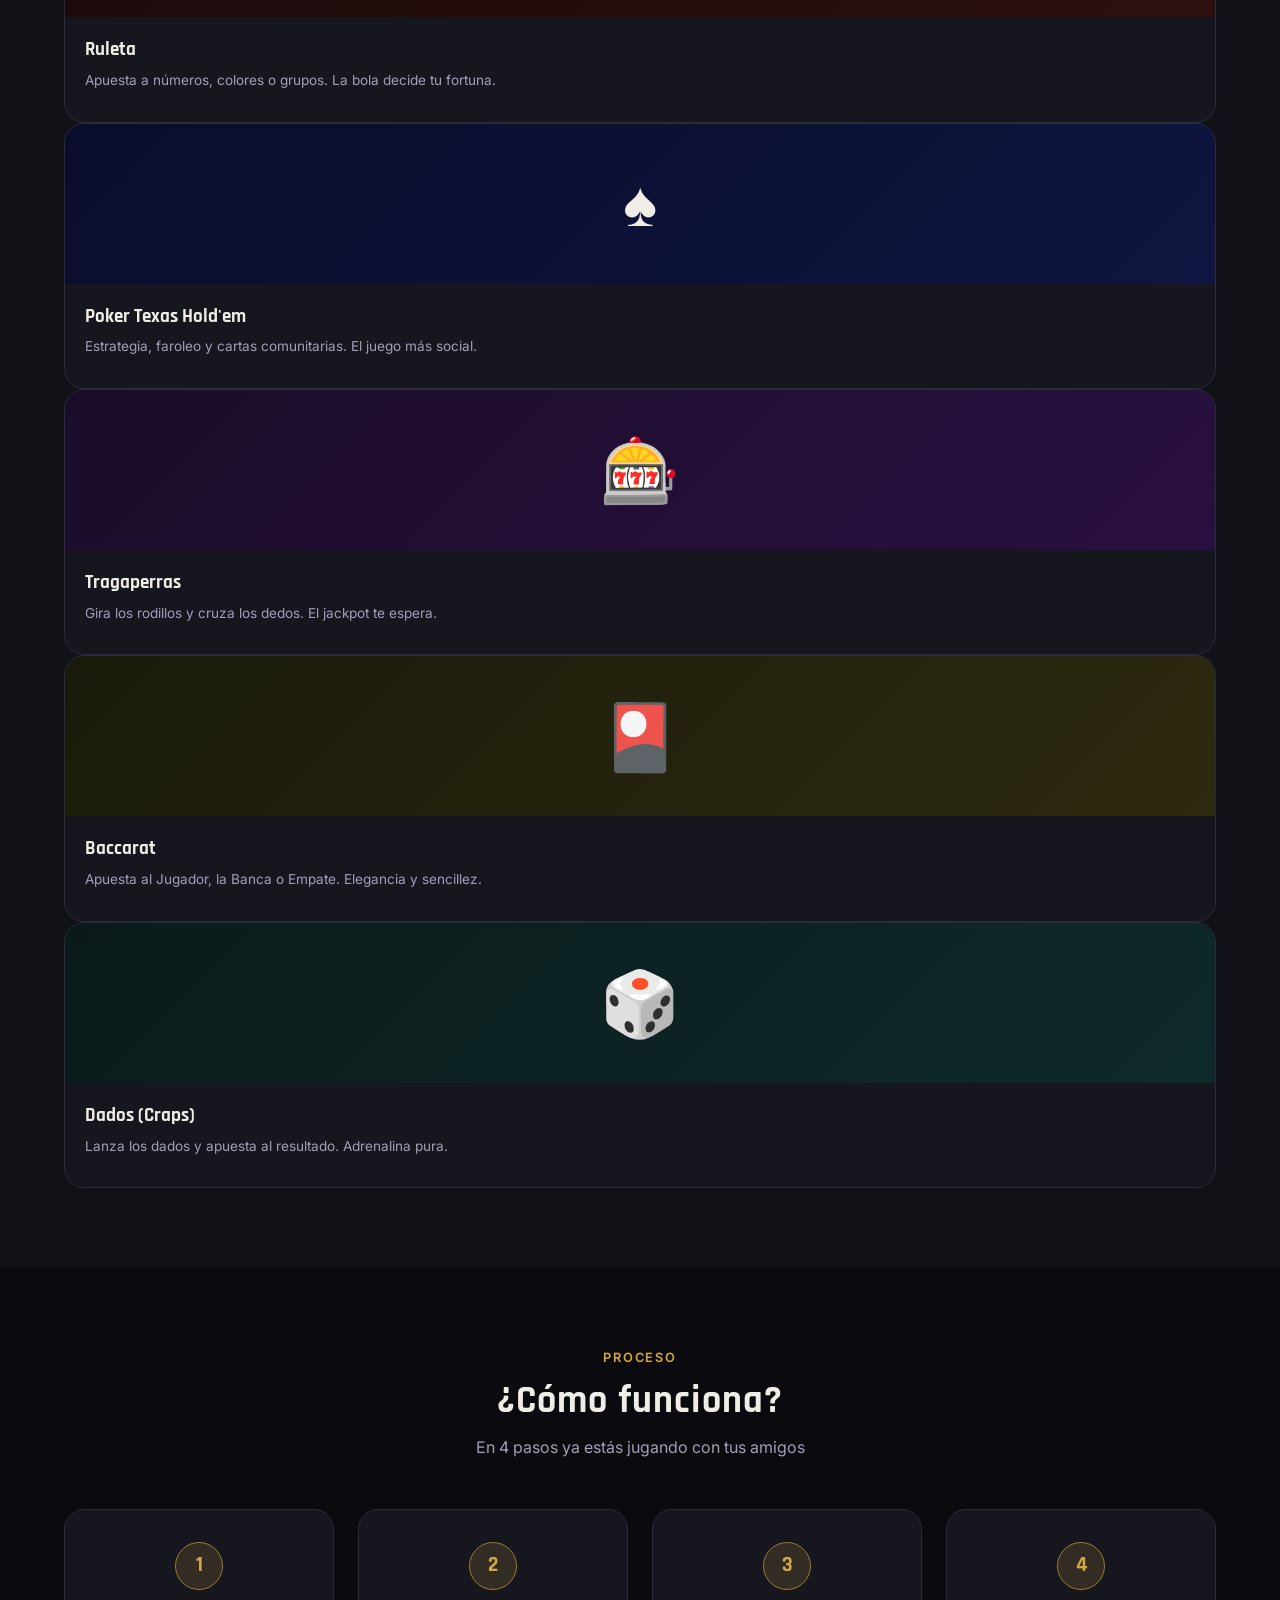
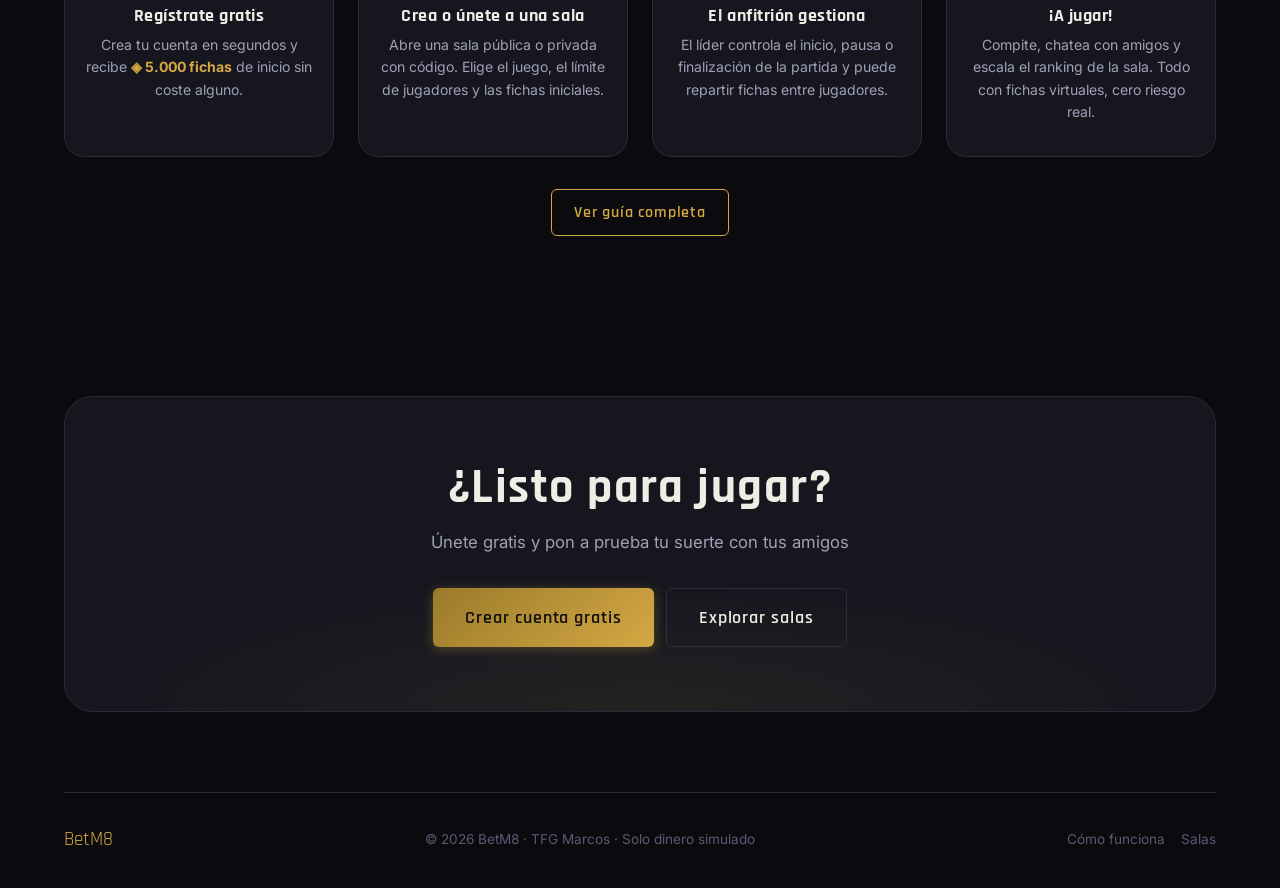
==== commit fb9d485a: "fix: eliminar stats del hero y badges de juegos en landing Co-Authored-By: Claude Opus 4.6 <noreply@" ====
--- a/frontend/index.html
+++ b/frontend/index.html
@@ -87,21 +87,6 @@
       margin-bottom: 48px;
     }
 
-    .hero-stats {
-      display: flex;
-      gap: 32px;
-      flex-wrap: wrap;
-    }
-
-    .hero-stat { display: flex; flex-direction: column; gap: 2px; }
-    .hero-stat-value {
-      font-family: var(--font-display);
-      font-size: 1.6rem;
-      font-weight: 700;
-      color: var(--text-primary);
-    }
-    .hero-stat-label { font-size: 0.78rem; color: var(--text-muted); text-transform: uppercase; letter-spacing: 0.08em; }
-
     .hero-visual {
       position: absolute;
       right: 0;
@@ -205,8 +190,6 @@
       margin-bottom: 4px;
     }
     .game-desc { font-size: 0.85rem; color: var(--text-secondary); margin-bottom: 12px; }
-    .game-meta { display: flex; gap: 8px; flex-wrap: wrap; }
-
     .steps-row {
       display: grid;
       grid-template-columns: repeat(auto-fill, minmax(220px, 1fr));
@@ -319,24 +302,6 @@
           <a href="register.html" class="btn btn-primary btn-lg">Empezar gratis</a>
           <a href="lobby.html" class="btn btn-ghost btn-lg">Ver salas</a>
         </div>
-        <div class="hero-stats">
-          <div class="hero-stat">
-            <span class="hero-stat-value">6</span>
-            <span class="hero-stat-label">Juegos</span>
-          </div>
-          <div class="hero-stat">
-            <span class="hero-stat-value">◈ 5.000</span>
-            <span class="hero-stat-label">Fichas de inicio</span>
-          </div>
-          <div class="hero-stat">
-            <span class="hero-stat-value">∞</span>
-            <span class="hero-stat-label">Salas posibles</span>
-          </div>
-          <div class="hero-stat">
-            <span class="hero-stat-value">0€</span>
-            <span class="hero-stat-label">Dinero real</span>
-          </div>
-        </div>
       </div>
     </div>
 
@@ -372,27 +337,27 @@
       <div class="games-grid">
         <a href="blackjack.html" class="game-card">
           <div class="game-thumb game-thumb-bj"><span>🃏</span><div class="game-thumb-glow" style="background:radial-gradient(circle,rgba(0,255,157,0.1),transparent)"></div></div>
-          <div class="game-info"><div class="game-title">Blackjack</div><div class="game-desc">Planta o pide carta. Llega a 21 sin pasarte y supera al crupier.</div><div class="game-meta"><span class="badge badge-green">Fácil</span><span class="badge badge-gold">Clásico</span></div></div>
+          <div class="game-info"><div class="game-title">Blackjack</div><div class="game-desc">Planta o pide carta. Llega a 21 sin pasarte y supera al crupier.</div></div></div>
         </a>
         <a href="ruleta.html" class="game-card">
           <div class="game-thumb game-thumb-rl"><span>🎡</span><div class="game-thumb-glow" style="background:radial-gradient(circle,rgba(255,68,102,0.1),transparent)"></div></div>
-          <div class="game-info"><div class="game-title">Ruleta</div><div class="game-desc">Apuesta a números, colores o grupos. La bola decide tu fortuna.</div><div class="game-meta"><span class="badge badge-red">Alta tensión</span><span class="badge badge-gold">Clásico</span></div></div>
+          <div class="game-info"><div class="game-title">Ruleta</div><div class="game-desc">Apuesta a números, colores o grupos. La bola decide tu fortuna.</div></div>
         </a>
         <a href="poker.html" class="game-card">
           <div class="game-thumb game-thumb-pk"><span>♠️</span><div class="game-thumb-glow" style="background:radial-gradient(circle,rgba(0,207,255,0.1),transparent)"></div></div>
-          <div class="game-info"><div class="game-title">Poker Texas Hold'em</div><div class="game-desc">Estrategia, faroleo y cartas comunitarias. El juego más social.</div><div class="game-meta"><span class="badge badge-blue">Estrategia</span><span class="badge badge-purple">Multijugador</span></div></div>
+          <div class="game-info"><div class="game-title">Poker Texas Hold'em</div><div class="game-desc">Estrategia, faroleo y cartas comunitarias. El juego más social.</div></div>
         </a>
         <a href="slots.html" class="game-card">
           <div class="game-thumb game-thumb-sl"><span>🎰</span><div class="game-thumb-glow" style="background:radial-gradient(circle,rgba(168,85,247,0.1),transparent)"></div></div>
-          <div class="game-info"><div class="game-title">Tragaperras</div><div class="game-desc">Gira los rodillos y cruza los dedos. El jackpot te espera.</div><div class="game-meta"><span class="badge badge-purple">Suerte pura</span><span class="badge badge-gold">Jackpot</span></div></div>
+          <div class="game-info"><div class="game-title">Tragaperras</div><div class="game-desc">Gira los rodillos y cruza los dedos. El jackpot te espera.</div></div>
         </a>
         <a href="baccarat.html" class="game-card">
           <div class="game-thumb game-thumb-bc"><span>🎴</span><div class="game-thumb-glow" style="background:radial-gradient(circle,rgba(212,168,67,0.1),transparent)"></div></div>
-          <div class="game-info"><div class="game-title">Baccarat</div><div class="game-desc">Apuesta al Jugador, la Banca o Empate. Elegancia y sencillez.</div><div class="game-meta"><span class="badge badge-gold">VIP</span><span class="badge badge-green">Rápido</span></div></div>
+          <div class="game-info"><div class="game-title">Baccarat</div><div class="game-desc">Apuesta al Jugador, la Banca o Empate. Elegancia y sencillez.</div></div>
         </a>
         <a href="dados.html" class="game-card">
           <div class="game-thumb game-thumb-cr"><span>🎲</span><div class="game-thumb-glow" style="background:radial-gradient(circle,rgba(0,207,255,0.12),transparent)"></div></div>
-          <div class="game-info"><div class="game-title">Dados (Craps)</div><div class="game-desc">Lanza los dados y apuesta al resultado. Adrenalina pura.</div><div class="game-meta"><span class="badge badge-blue">Acción</span><span class="badge badge-red">Apuestas múltiples</span></div></div>
+          <div class="game-info"><div class="game-title">Dados (Craps)</div><div class="game-desc">Lanza los dados y apuesta al resultado. Adrenalina pura.</div></div>
         </a>
       </div>
     </div>
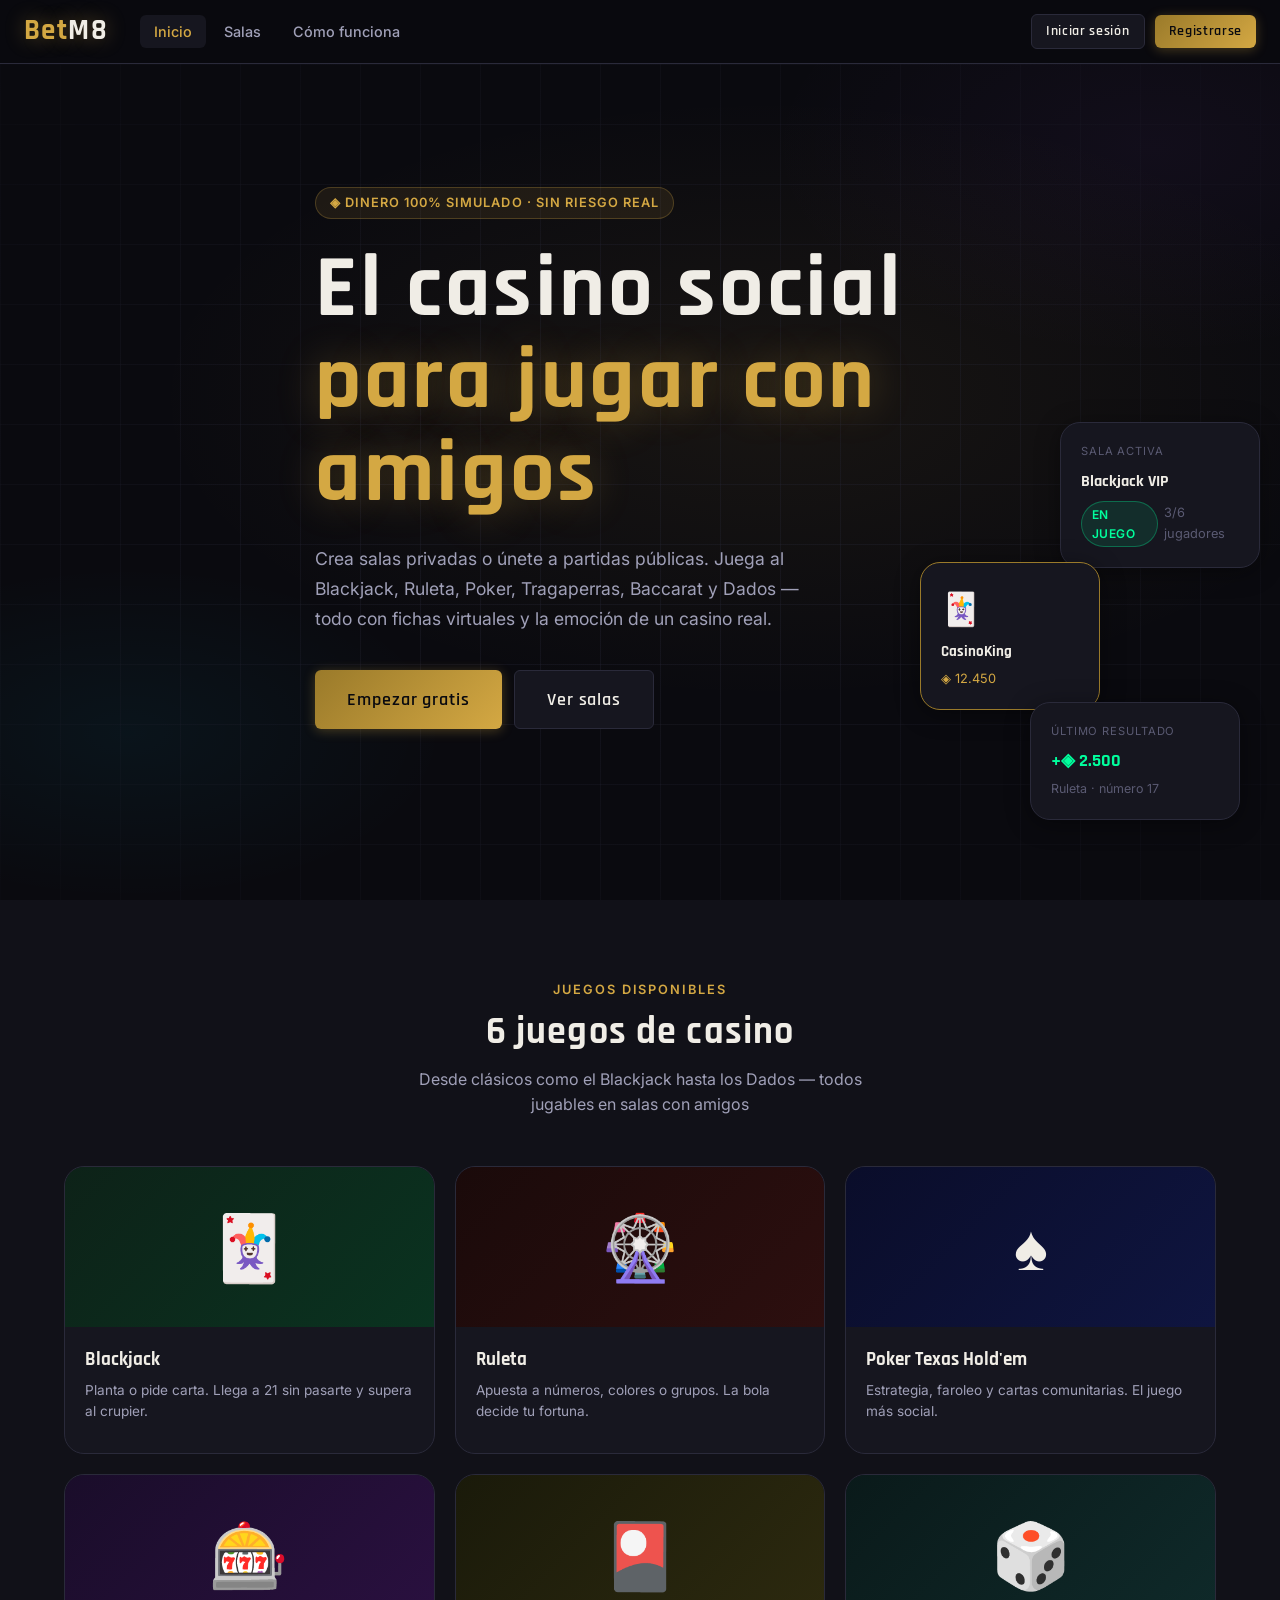
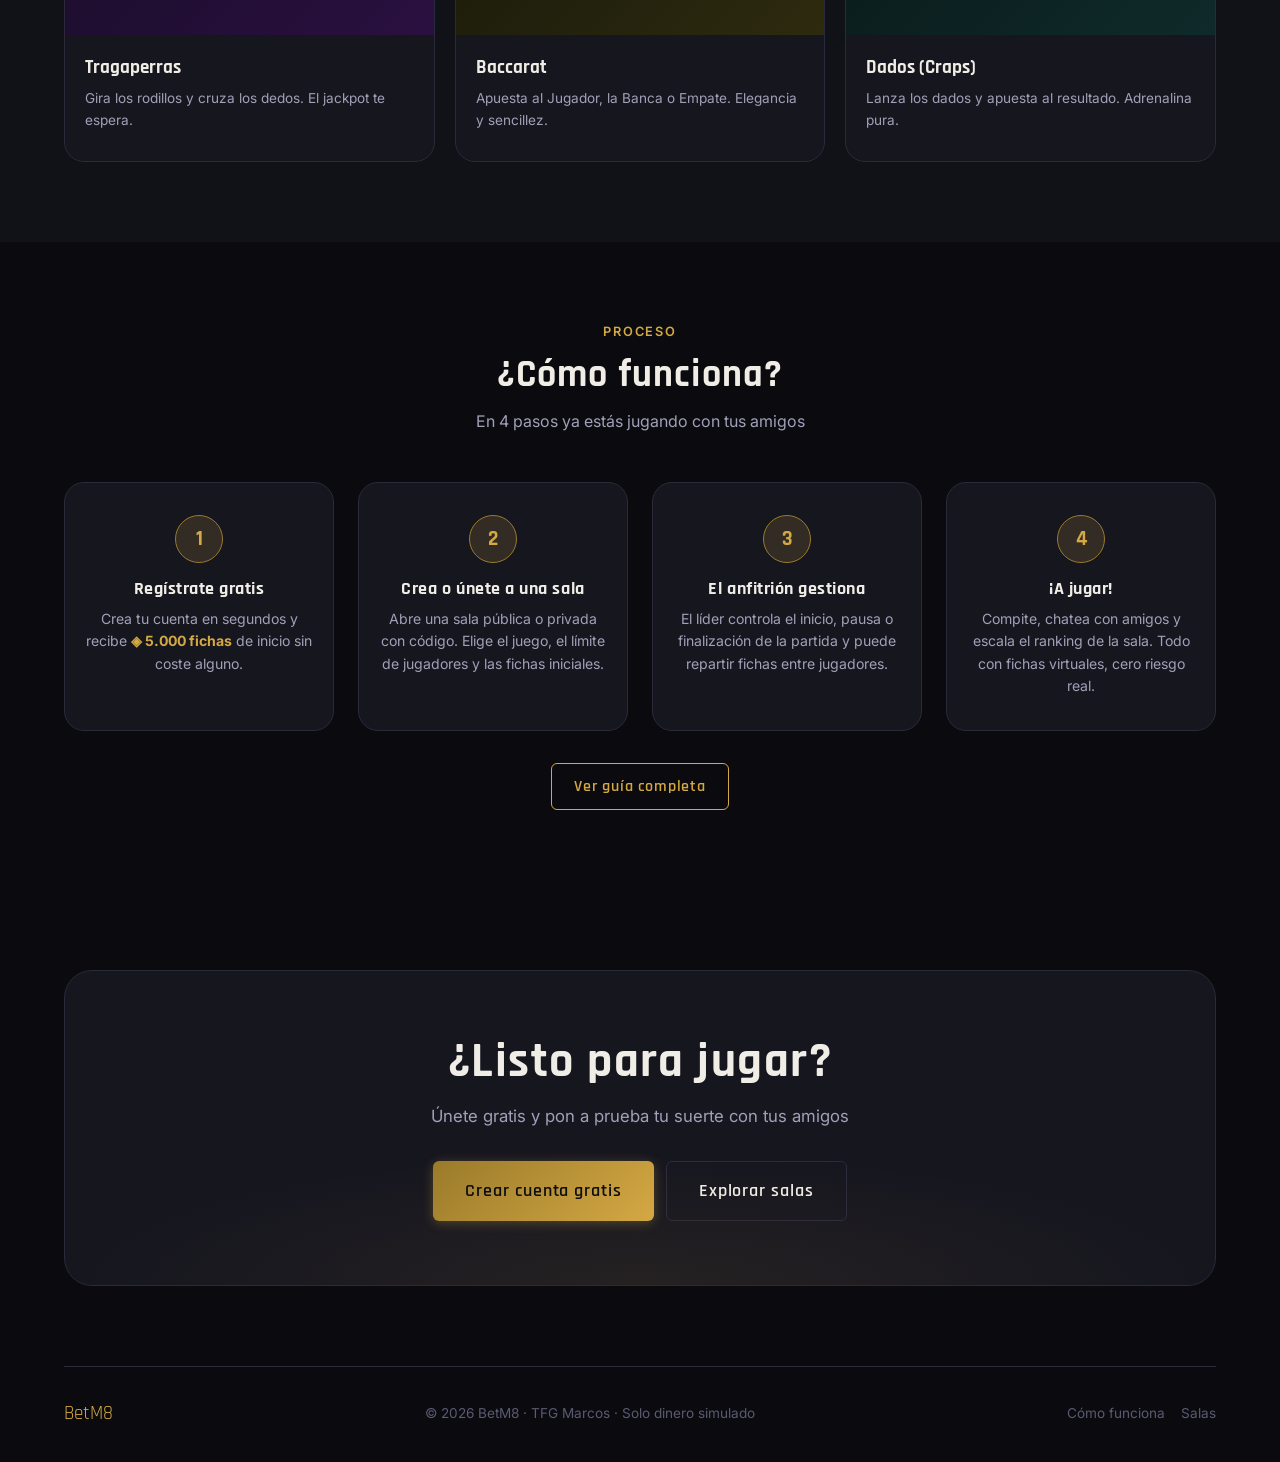
==== commit 719f3ce1: "fix: eliminar solo badges de game-cards sin alterar estructura Co-Authored-By: Claude Opus 4.6 <nore" ====
--- a/frontend/index.html
+++ b/frontend/index.html
@@ -337,7 +337,7 @@
       <div class="games-grid">
         <a href="blackjack.html" class="game-card">
           <div class="game-thumb game-thumb-bj"><span>🃏</span><div class="game-thumb-glow" style="background:radial-gradient(circle,rgba(0,255,157,0.1),transparent)"></div></div>
-          <div class="game-info"><div class="game-title">Blackjack</div><div class="game-desc">Planta o pide carta. Llega a 21 sin pasarte y supera al crupier.</div></div></div>
+          <div class="game-info"><div class="game-title">Blackjack</div><div class="game-desc">Planta o pide carta. Llega a 21 sin pasarte y supera al crupier.</div></div>
         </a>
         <a href="ruleta.html" class="game-card">
           <div class="game-thumb game-thumb-rl"><span>🎡</span><div class="game-thumb-glow" style="background:radial-gradient(circle,rgba(255,68,102,0.1),transparent)"></div></div>
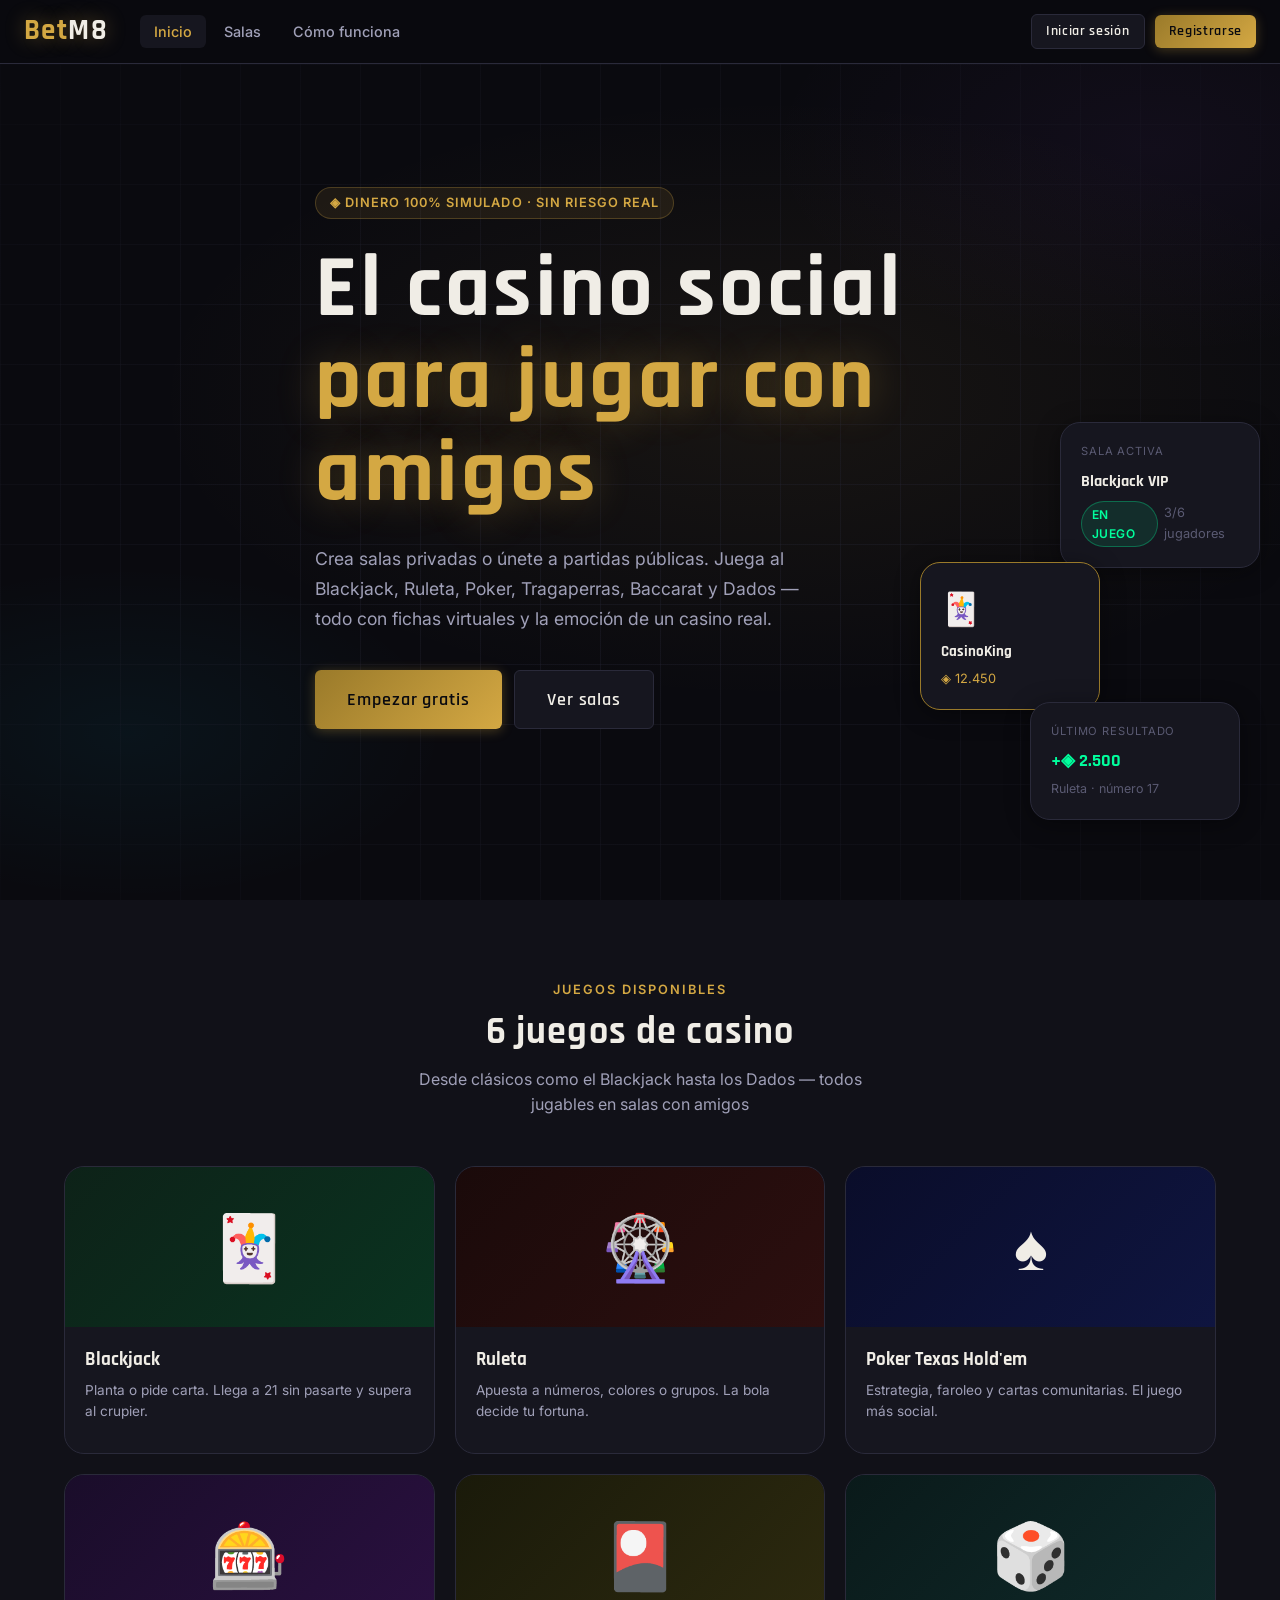
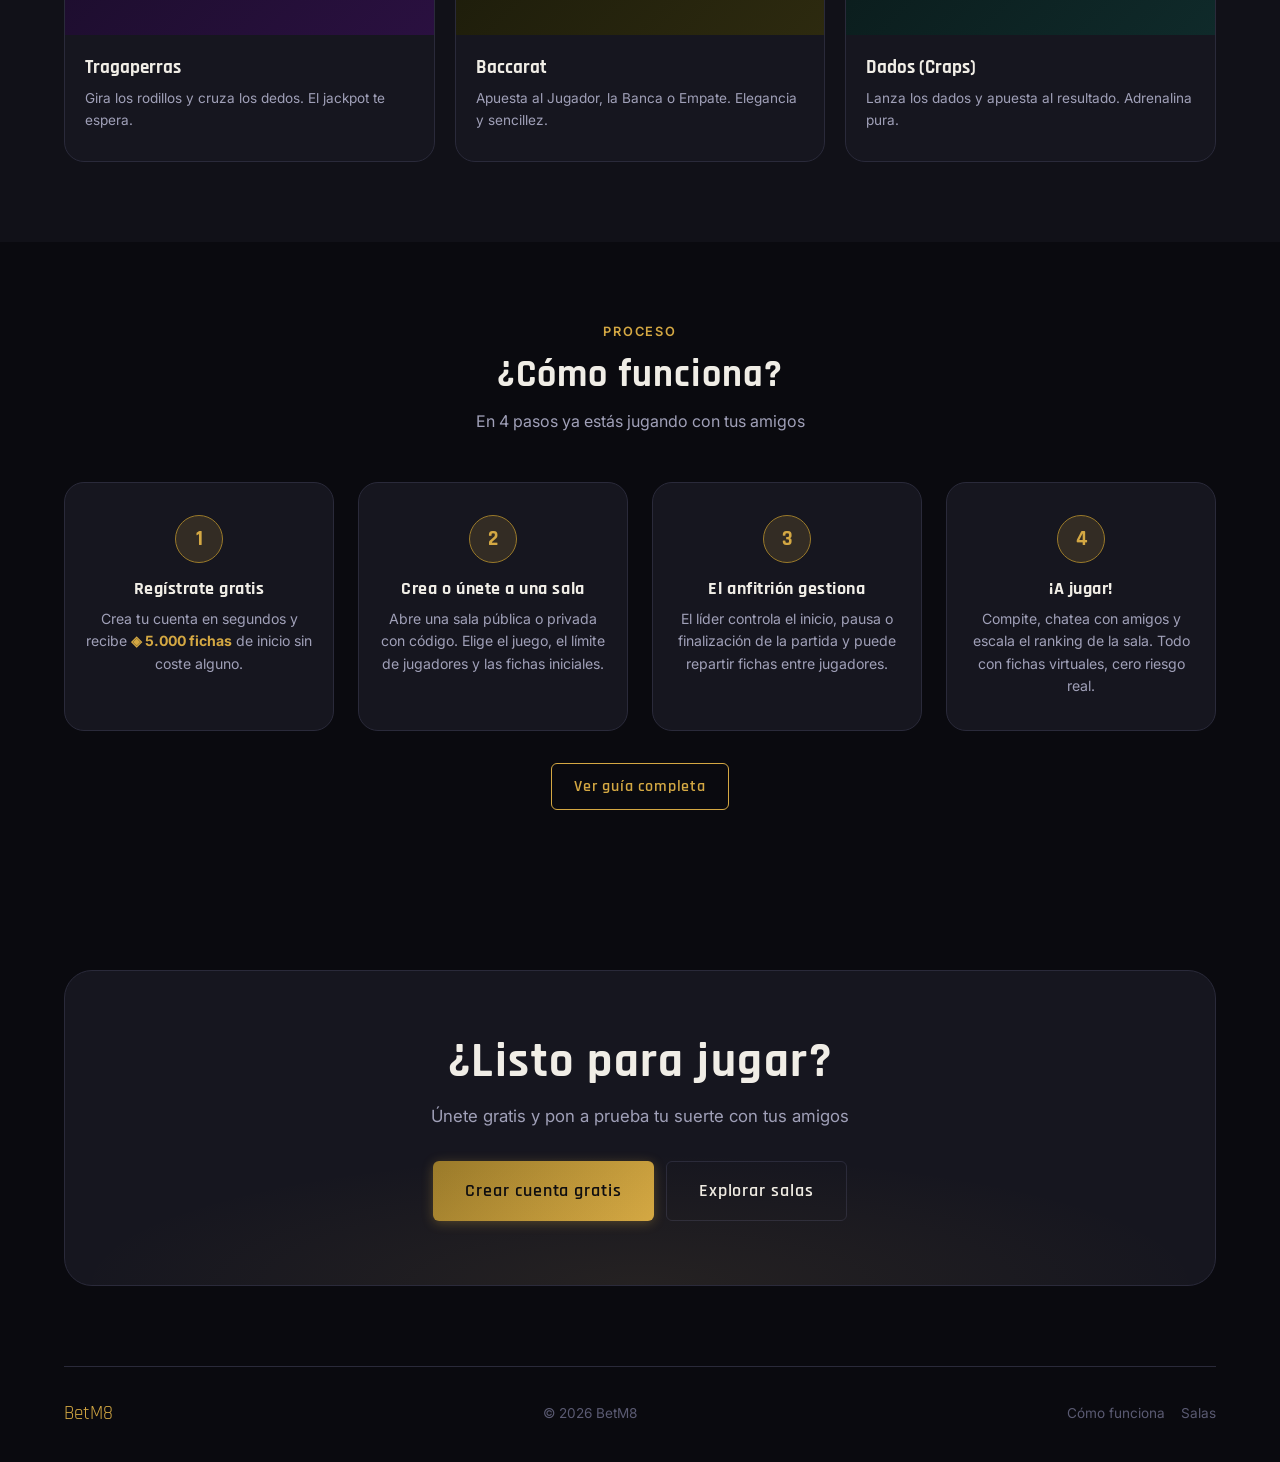
==== commit c22fb096: "fix: limpiar footer index.html Co-Authored-By: Claude Opus 4.6 <noreply@anthropic.com>" ====
--- a/frontend/index.html
+++ b/frontend/index.html
@@ -396,7 +396,7 @@
   <div class="container">
     <footer>
       <div class="footer-brand">BetM8</div>
-      <div>© 2026 BetM8 · TFG Marcos · Solo dinero simulado</div>
+      <div>© 2026 BetM8</div>
       <div style="display:flex;gap:16px">
         <a href="como-funciona.html" style="color:var(--text-muted);text-decoration:none">Cómo funciona</a>
         <a href="lobby.html" style="color:var(--text-muted);text-decoration:none">Salas</a>
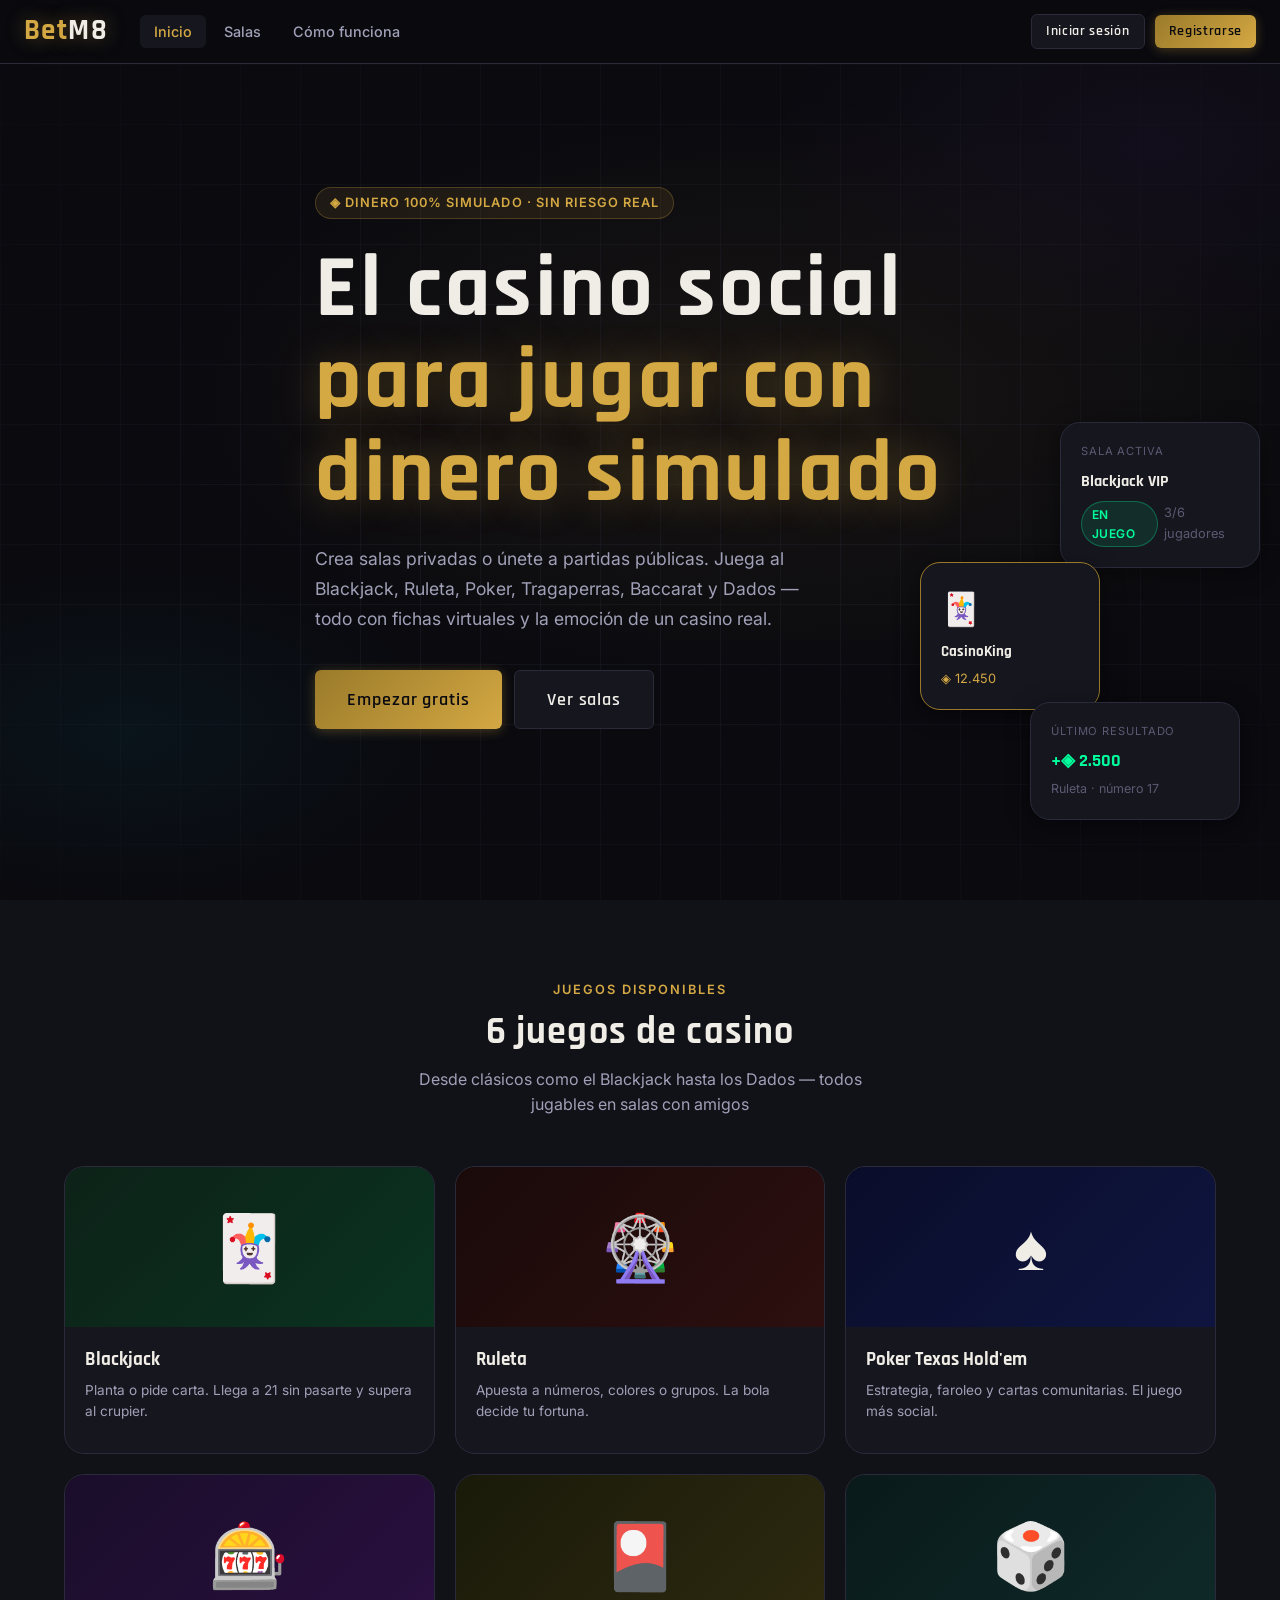
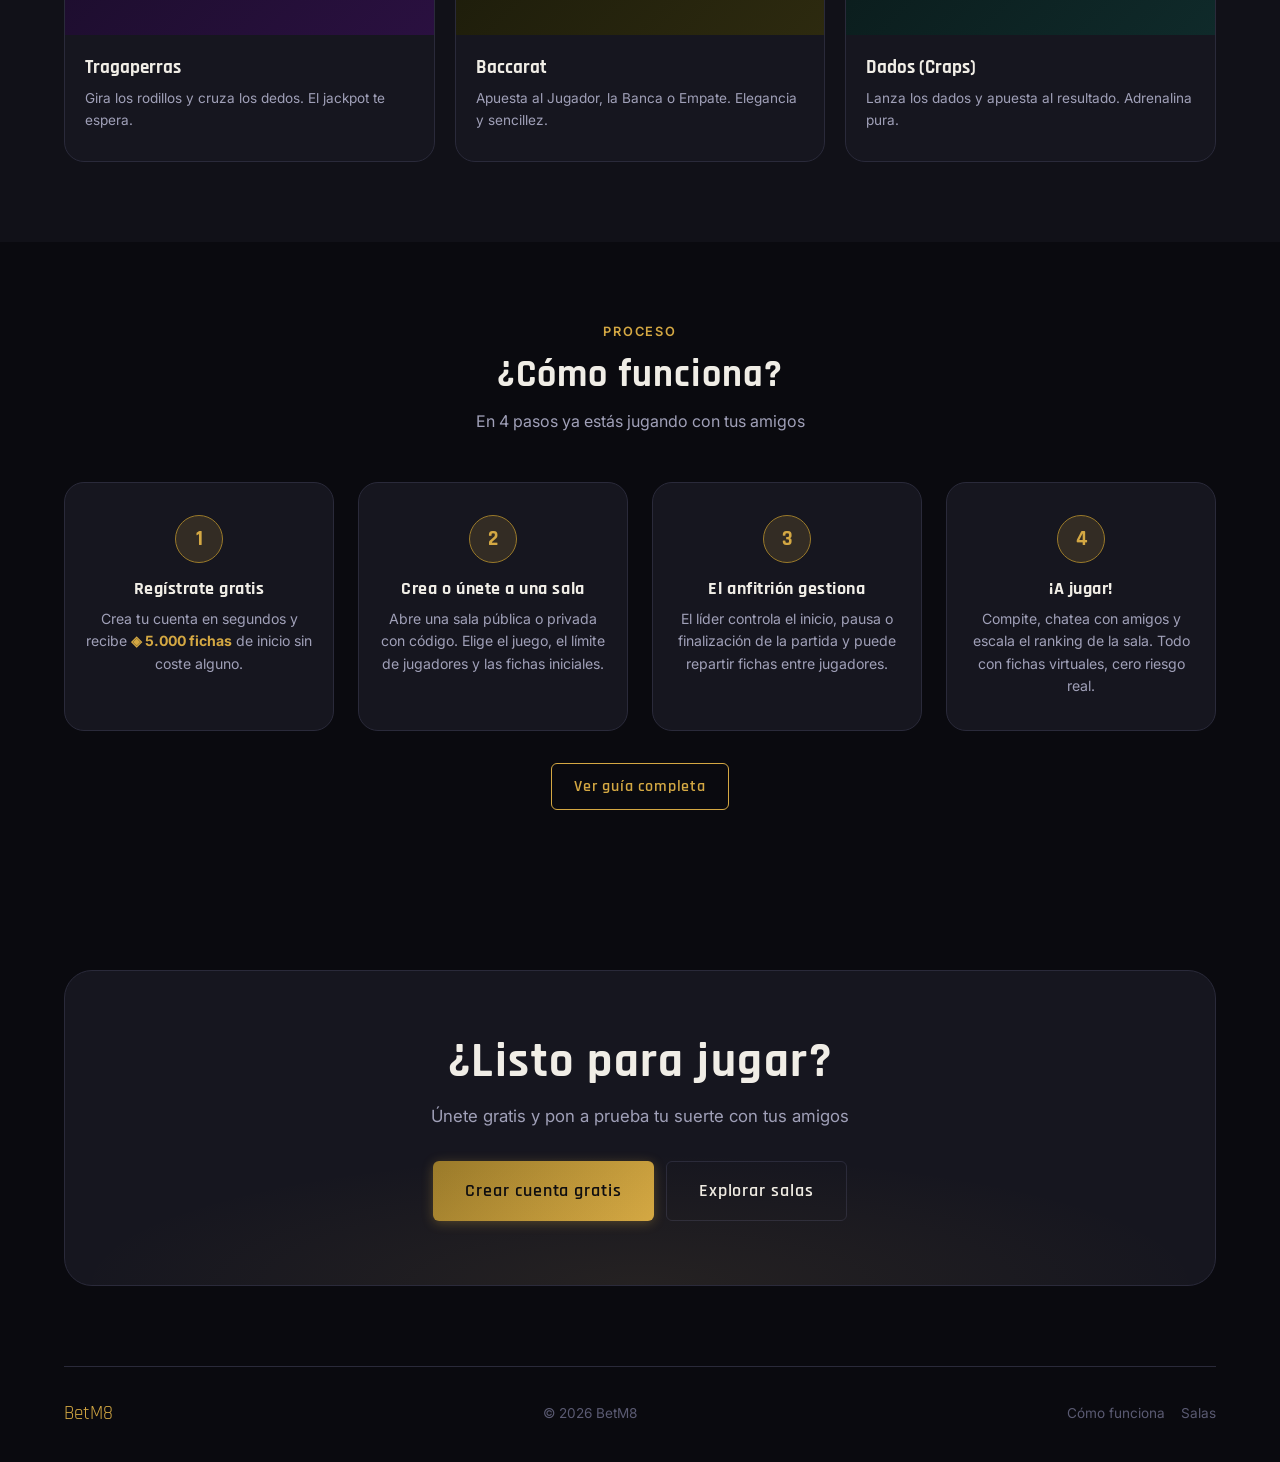
==== commit 45eeb5e4: "fix: texto hero index.html Co-Authored-By: Claude Opus 4.6 <noreply@anthropic.com>" ====
--- a/frontend/index.html
+++ b/frontend/index.html
@@ -293,7 +293,7 @@
         <div class="hero-eyebrow">◈ Dinero 100% simulado · Sin riesgo real</div>
         <h1>
           El casino social
-          <span class="line-gold">para jugar con amigos</span>
+          <span class="line-gold">para jugar con dinero simulado</span>
         </h1>
         <p class="hero-desc">
           Crea salas privadas o únete a partidas públicas. Juega al Blackjack, Ruleta, Poker, Tragaperras, Baccarat y Dados — todo con fichas virtuales y la emoción de un casino real.
--- a/frontend/css/global.css
+++ b/frontend/css/global.css
@@ -187,6 +187,58 @@
 }
 
 .navbar-avatar:hover { box-shadow: var(--shadow-gold); }
+
+.navbar-user-wrap {
+  position: relative;
+}
+
+.navbar-dropdown {
+  display: none;
+  position: absolute;
+  top: calc(100% + 8px);
+  right: 0;
+  background: var(--bg-card);
+  border: 1px solid var(--border);
+  border-radius: var(--radius-md);
+  min-width: 170px;
+  box-shadow: 0 12px 40px rgba(0,0,0,0.5);
+  z-index: 500;
+  overflow: hidden;
+}
+
+.navbar-dropdown.open { display: block; }
+
+.navbar-dropdown-item {
+  display: flex;
+  align-items: center;
+  gap: 10px;
+  padding: 11px 16px;
+  font-size: 0.88rem;
+  color: var(--text-secondary);
+  cursor: pointer;
+  transition: background 0.12s, color 0.12s;
+  border: none;
+  background: none;
+  width: 100%;
+  font-family: var(--font-body);
+  text-align: left;
+}
+
+.navbar-dropdown-item:hover {
+  background: var(--bg-surface);
+  color: var(--text-primary);
+}
+
+.navbar-dropdown-item.danger:hover {
+  background: rgba(255,51,85,0.08);
+  color: var(--neon-red);
+}
+
+.navbar-dropdown-sep {
+  height: 1px;
+  background: var(--border);
+  margin: 0;
+}
 
 /* Mobile hamburger */
 .navbar-toggle {
